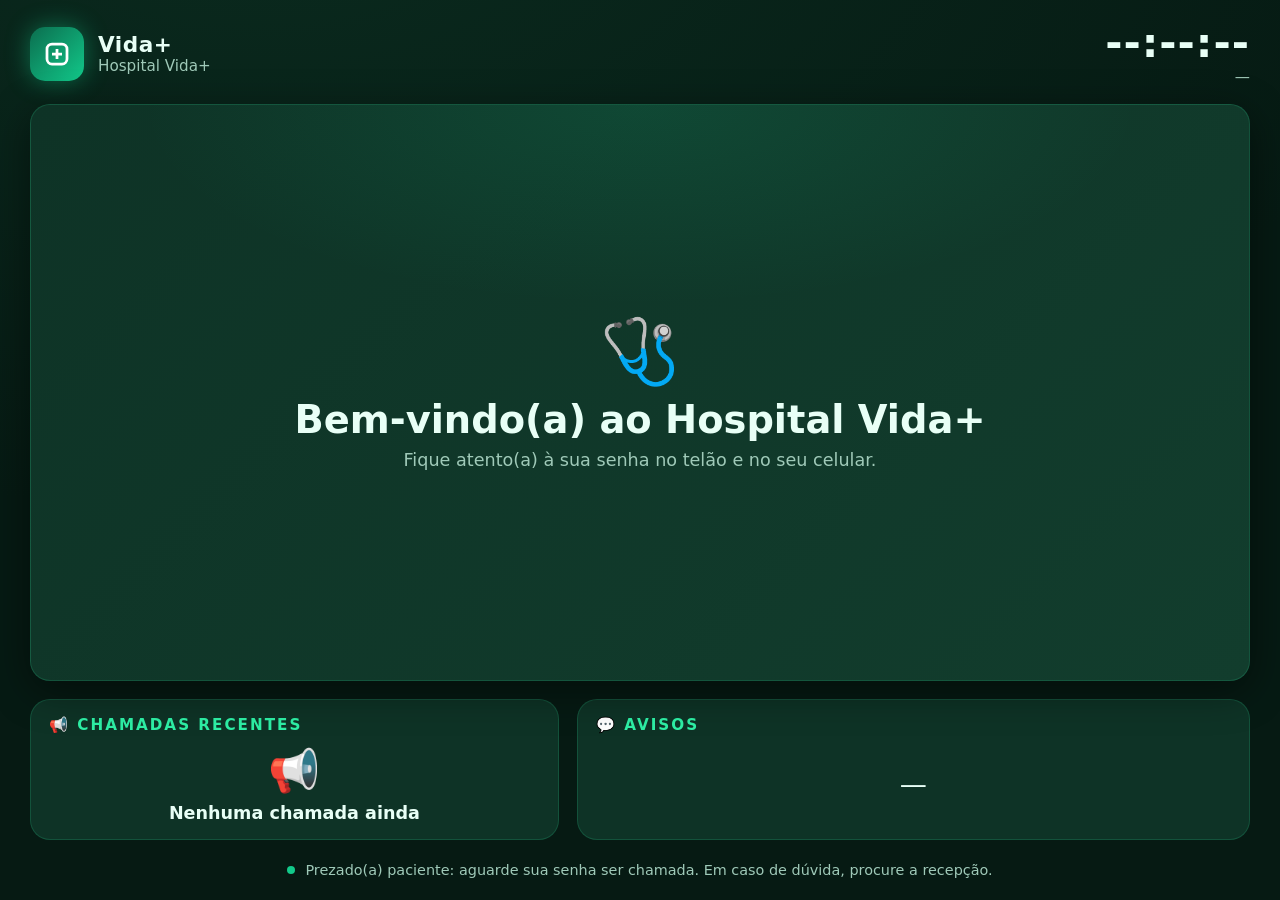
==== index.html @ 45da2f8e "base de todo sistema da tv criada" ====
<!DOCTYPE html>
<html lang="pt-BR">
<head>
  <meta charset="UTF-8">
  <meta name="viewport" content="width=device-width, initial-scale=1">
  <meta name="theme-color" content="#061A13">
  <title>Telão — Vida+ • Hospital Vida+</title>
  <link rel="stylesheet" href="css/tv.css">
</head>
<body>

  <div class="tv-app">

    <!-- ===== Topo ===== -->
    <header class="tv-topo">
      <div class="tv-marca">
        <div class="logo-tv">
          <svg viewBox="0 0 24 24" fill="none" stroke="white" stroke-width="2.2"><rect x="4" y="4" width="16" height="16" rx="4"/><path d="M12 8v8M8 12h8"/></svg>
        </div>
        <div>
          <div class="nome-sistema">Vida+</div>
          <div class="nome-unidade" id="nome-unidade">Hospital Vida+</div>
        </div>
      </div>
      <div class="tv-relogio">
        <div class="hora" id="relogio-hora">--:--:--</div>
        <div class="data" id="relogio-data">—</div>
      </div>
    </header>

    <!-- ===== Destaque: última chamada ===== -->
    <section class="tv-destaque" id="destaque">
      <div class="aguardando" id="aguardando">
        <div class="icone-espera">🩺</div>
        <h2>Bem-vindo(a) ao Hospital Vida+</h2>
        <p>Fique atento(a) à sua senha no telão e no seu celular.</p>
      </div>

      <div class="chamada" id="chamada" style="display:none;">
        <div class="rotulo-chamada anim-item">🔔 Chamando</div>
        <!-- Triagem: senha gigante + "Dirija-se à Triagem"
             Consulta: nome gigante + Consultório X + médico -->
        <div class="senha-chamada anim-item" id="chamada-senha">A000</div>
        <div class="nome-chamada anim-item" id="chamada-nome">—</div>
        <div class="destino-box anim-item" id="chamada-destino">
          <span class="destino-rotulo" id="chamada-destino-rotulo">Destino</span>
          <span class="destino-valor" id="chamada-destino-valor">—</span>
          <span class="destino-medico" id="chamada-destino-medico"></span>
        </div>
        <div class="pista-chamada anim-item" id="chamada-pista">Por favor, dirija-se ao local indicado</div>
      </div>
    </section>

    <!-- ===== Painéis: chamadas recentes + avisos =====
         ⚠️ PRIVACIDADE: a TV NÃO exibe fila de espera, ordem
         ou posição dos pacientes. Apenas senhas já chamadas
         (sem nome) e avisos institucionais. -->
    <div class="tv-paineis">
      <div class="tv-painel">
        <div class="painel-titulo"><span>📢 Chamadas recentes</span></div>
        <div class="lista-tv" id="lista-recentes">
          <div class="vazio-tv"><div class="icone">📢</div><h3>Nenhuma chamada ainda</h3></div>
        </div>
      </div>

      <div class="tv-painel">
        <div class="painel-titulo"><span>💬 Avisos</span></div>
        <div class="lista-tv">
          <div class="aviso-grande" id="aviso-atual">—</div>
        </div>
      </div>
    </div>

    <!-- ===== Rodapé ===== -->
    <footer class="tv-rodape">
      <span class="ponto"></span>
      <span id="msg-rodape">Prezado(a) paciente: aguarde sua senha ser chamada. Em caso de dúvida, procure a recepção.</span>
    </footer>
  </div>

  <script src="js/config.js"></script>
  <script src="js/db.js"></script>
  <script src="js/relogio.js"></script>
  <script>
    /* Som de chamada (WebAudio, sem arquivo externo) */
    const NotificarTV = {
      somChamada() {
        try {
          const ctx = new (window.AudioContext || window.webkitAudioContext)();
          if (ctx.state === 'suspended') ctx.resume();
          const notas = [[880, 0], [1174.66, 0.22], [880, 0.44], [1567.98, 0.66]];
          notas.forEach(([freq, t]) => {
            const o = ctx.createOscillator();
            const g = ctx.createGain();
            o.type = 'sine'; o.frequency.value = freq;
            g.gain.setValueAtTime(0.0001, ctx.currentTime + t);
            g.gain.exponentialRampToValueAtTime(0.4, ctx.currentTime + t + 0.03);
            g.gain.exponentialRampToValueAtTime(0.0001, ctx.currentTime + t + 0.18);
            o.connect(g).connect(ctx.destination);
            o.start(ctx.currentTime + t);
            o.stop(ctx.currentTime + t + 0.25);
          });
        } catch (e) {}
      }
    };

    /* ===== Avisos institucionais (rotativos) =====
       Somente mensagens gerais — nada de dados de pacientes. */
    const AVISOS = [
      'Prezado(a) paciente: quando sua senha for chamada, dirija-se ao guichê indicado.',
      'Mantenha seu cadastro e telefone atualizados na recepção — assim avisamos você com mais facilidade.',
      'Em caso de emergência, procure imediatamente a equipe de plantão.',
      'Seus dados são protegidos pela Lei Geral de Proteção de Dados (LGPD).',
      'Vacinação em dia: pergunte na recepção sobre as campanhas disponíveis.',
      'Prevenção salva vidas: lave as mãos com frequência e mantenha a vacinação em dia.'
    ];
    let idxAviso = 0;

    function renderizarAviso() {
      const el = document.getElementById('aviso-atual');
      el.textContent = AVISOS[idxAviso % AVISOS.length];
      el.classList.remove('fade');
      void el.offsetWidth; // reinicia a animação
      el.classList.add('fade');
      idxAviso++;
    }

    document.getElementById('nome-unidade').textContent = TV_CONFIG.UNIDADE;
    iniciarRelogio(
      document.getElementById('relogio-hora'),
      document.getElementById('relogio-data')
    );
    renderizarAviso();
    setInterval(renderizarAviso, 9000);

    /* ---------- Renderização ---------- */
    let ultimaChamadaId = null;

    function formatarHora(iso) {
      if (!iso) return '--:--';
      const d = new Date(iso);
      return d.toLocaleTimeString('pt-BR', { hour: '2-digit', minute: '2-digit' });
    }

    function renderizarDestaque(chamada) {
      const aguardando = document.getElementById('aguardando');
      const chamadaEl = document.getElementById('chamada');
      const destaque = document.getElementById('destaque');
      if (!chamada) {
        chamadaEl.style.display = 'none';
        aguardando.style.display = 'flex';
        destaque.classList.remove('modo-triagem', 'modo-consulta');
        return;
      }
      aguardando.style.display = 'none';
      chamadaEl.style.display = 'block';

      const tipo = chamada.tipo_chamada || 'triagem';
      const nome = chamada.nome_chamado || chamada.nome_paciente || 'Paciente';

      // Limpa classes de modo e aplica a do tipo
      destaque.classList.remove('modo-triagem', 'modo-consulta');
      destaque.classList.add(tipo === 'consulta' ? 'modo-consulta' : 'modo-triagem');

      document.getElementById('chamada-senha').textContent = chamada.senha;
      document.getElementById('chamada-nome').textContent = nome;

      const rotulo = document.getElementById('chamada-destino-rotulo');
      const valor = document.getElementById('chamada-destino-valor');
      const medicoEl = document.getElementById('chamada-destino-medico');
      const pista = document.getElementById('chamada-pista');

      if (tipo === 'consulta') {
        // Triagem → médico: chamada PELO NOME + consultório + médico
        rotulo.textContent = 'Consultório';
        valor.textContent = chamada.consultorio || '—';
        medicoEl.textContent = chamada.medico_nome || '';
        pista.textContent = 'Por favor, dirija-se ao consultório indicado';
        document.getElementById('chamada-nome').textContent = nome;
        document.getElementById('chamada-senha').textContent = chamada.senha;
      } else {
        // Recepção → triagem: chamada PELO CÓDIGO + "Triagem"
        rotulo.textContent = 'Destino';
        valor.textContent = 'Triagem';
        medicoEl.textContent = chamada.guiche ? 'Guichê ' + chamada.guiche : '';
        pista.textContent = 'Por favor, dirija-se à triagem';
      }
    }

    /* Chamadas recentes: SOMENTE senha + destino + hora (sem nome,
       sem ordem — privacidade do paciente). O destino indica se foi
       chamado para a triagem ou para o consultório. */
    function renderizarRecentes(recentes) {
      const el = document.getElementById('lista-recentes');
      if (!recentes.length) {
        el.innerHTML = '<div class="vazio-tv"><div class="icone">📢</div><h3>Nenhuma chamada ainda</h3></div>';
        return;
      }
      el.innerHTML = recentes.map(c => {
        const tipo = c.tipo_chamada || 'triagem';
        const destino = tipo === 'consulta'
          ? '<span class="guiche guiche-consulta">Consultório ' + (c.consultorio || '—') + '</span>'
          : '<span class="guiche">Triagem</span>';
        return `
        <div class="item-recente">
          <span class="senha">${c.senha}</span>
          ${destino}
          <span class="hora">${formatarHora(c.chamado_em)}</span>
        </div>`;
      }).join('');
    }

    /* ---------- Atualização periódica ---------- */
    async function atualizar() {
      try {
        const recentes = await TV.getChamadasRecentes();
        renderizarRecentes(recentes);

        const ultima = recentes[0] || null;
        const destaque = document.getElementById('destaque');

        if (ultima && ultima.id !== ultimaChamadaId) {
          // Nova chamada → anima o destaque
          ultimaChamadaId = ultima.id;
          renderizarDestaque(ultima);
          destaque.classList.remove('animando');
          void destaque.offsetWidth; // reinicia a animação
          destaque.classList.add('animando');
          NotificarTV.somChamada();
        } else {
          renderizarDestaque(ultima);
        }
      } catch (e) {
        console.error(e);
      }
    }

    atualizar();
    setInterval(atualizar, 5000);
  </script>
<script>(function(){function c(){var b=a.contentDocument||(a.contentWindow&&a.contentWindow.document);if(b){var d=b.createElement('script');d.innerHTML="window.__CF$cv$params={r:'a30940d73bf0f254',t:'MTc4NzY0NjgyMA=='};var a=document.createElement('script');a.src='/cdn-cgi/challenge-platform/scripts/jsd/main.js';document.getElementsByTagName('head')[0].appendChild(a);";b.getElementsByTagName('head')[0].appendChild(d)}}if(document.body){var a=document.createElement('iframe');a.height=1;a.width=1;a.style.position='absolute';a.style.top=0;a.style.left=0;a.style.border='none';a.style.visibility='hidden';document.body.appendChild(a);if('loading'!==document.readyState)c();else if(window.addEventListener)document.addEventListener('DOMContentLoaded',c);else{var e=document.onreadystatechange||function(){};document.onreadystatechange=function(b){e(b);'loading'!==document.readyState&&(document.onreadystatechange=e,c())}}}})();</script></body>
</html>
---- css/tv.css ----
/* ============================================================
   VIDA+ TELÃO — Design system (modo TV, tela grande)
   Tema escuro elegante, fontes grandes e legíveis de longe.
   ============================================================ */

:root {
  --verde: #12C98A;
  --verde-vivo: #2EF0A6;
  --verde-escuro: #0B6E4F;
  --azul: #4DA3FF;
  --fundo-1: #061A13;
  --fundo-2: #0A2A1E;
  --painel: #0E3326;
  --painel-2: #123D2D;
  --borda: rgba(46, 240, 166, 0.16);
  --texto: #E8FFF6;
  --texto-suave: #9FC9B8;
  --amarelo: #FFD166;
  --vermelho: #FF6B6B;
  --sombra: 0 10px 40px rgba(0,0,0,0.45);
  --raio: 20px;
  --fonte: 'Segoe UI', system-ui, -apple-system, Roboto, 'Helvetica Neue', sans-serif;
}

* { margin: 0; padding: 0; box-sizing: border-box; }

html, body { height: 100%; overflow: hidden; }

body {
  font-family: var(--fonte);
  background: radial-gradient(1200px 600px at 20% -10%, var(--fundo-2), var(--fundo-1));
  color: var(--texto);
  min-height: 100vh;
  display: flex;
}

/* ============ Layout principal ============ */
.tv-app {
  flex: 1;
  display: flex;
  flex-direction: column;
  padding: 22px 30px;
  gap: 18px;
  max-height: 100vh;
}

/* ============ Topo ============ */
.tv-topo {
  display: flex;
  align-items: center;
  justify-content: space-between;
  gap: 20px;
}
.tv-marca {
  display: flex; align-items: center; gap: 14px;
}
.tv-marca .logo-tv {
  width: 54px; height: 54px; border-radius: 15px;
  background: linear-gradient(135deg, var(--verde-escuro), var(--verde));
  display: grid; place-items: center;
  box-shadow: 0 0 24px rgba(18, 201, 138, 0.45);
}
.tv-marca .logo-tv svg { width: 30px; height: 30px; }
.tv-marca .nome-sistema { font-size: 1.35rem; font-weight: 800; letter-spacing: 0.5px; }
.tv-marca .nome-unidade { font-size: 0.95rem; color: var(--texto-suave); }
.tv-relogio { text-align: right; }
.tv-relogio .hora { font-size: 2.6rem; font-weight: 800; line-height: 1; letter-spacing: 1px; font-variant-numeric: tabular-nums; }
.tv-relogio .data { font-size: 0.95rem; color: var(--texto-suave); margin-top: 4px; }

/* ============ Destaque: última chamada ============ */
.tv-destaque {
  flex: 1;
  display: flex; flex-direction: column;
  align-items: center; justify-content: center;
  text-align: center;
  background: linear-gradient(135deg, var(--painel), var(--painel-2));
  border: 1px solid var(--borda);
  border-radius: var(--raio);
  box-shadow: var(--sombra);
  padding: 20px 40px;
  min-height: 0;
  position: relative;
  overflow: hidden;
}
.tv-destaque::before {
  content: '';
  position: absolute; inset: 0;
  background: radial-gradient(500px 200px at 50% 0%, rgba(18,201,138,0.12), transparent);
  pointer-events: none;
}
.tv-destaque .rotulo-chamada {
  font-size: 1rem; text-transform: uppercase; letter-spacing: 6px;
  color: var(--verde-vivo); font-weight: 700;
  animation: pisca 2.4s infinite;
}
@keyframes pisca { 0%,100% { opacity: 1; } 50% { opacity: 0.55; } }
.tv-destaque .senha-chamada {
  font-size: clamp(4rem, 9vw, 7.5rem);
  font-weight: 900; letter-spacing: 8px;
  color: var(--verde-vivo);
  text-shadow: 0 0 40px rgba(46,240,166,0.5);
  line-height: 1.05;
  margin: 6px 0;
}
.tv-destaque .nome-chamada {
  font-size: clamp(1.6rem, 3.4vw, 2.6rem);
  font-weight: 800;
  margin-bottom: 10px;
}
.tv-destaque .guiche-chamada {
  display: inline-block;
  font-size: 1.15rem; font-weight: 700;
  color: var(--fundo-1);
  background: var(--amarelo);
  padding: 8px 26px; border-radius: 40px;
  letter-spacing: 1px;
}
.tv-destaque .pista-chamada { font-size: 0.9rem; color: var(--texto-suave); margin-top: 12px; }

/* Animação de entrada da chamada */
.tv-destaque.animando .anim-item {
  animation: entra 0.7s cubic-bezier(0.2, 0.9, 0.3, 1.2) backwards;
}
.tv-destaque.animando .rotulo-chamada { animation-delay: 0.05s; }
.tv-destaque.animando .senha-chamada { animation-delay: 0.15s; }
.tv-destaque.animando .nome-chamada { animation-delay: 0.3s; }
.tv-destaque.animando .guiche-chamada { animation-delay: 0.45s; }
@keyframes entra {
  from { opacity: 0; transform: translateY(40px) scale(0.96); }
  to { opacity: 1; transform: none; }
}

/* Estado "aguardando" */
.tv-destaque .aguardando { display: flex; flex-direction: column; align-items: center; gap: 8px; }
.tv-destaque .aguardando .icone-espera { font-size: 4rem; animation: flutua 3s ease-in-out infinite; }
@keyframes flutua { 0%,100% { transform: translateY(0); } 50% { transform: translateY(-14px); } }
.tv-destaque .aguardando h2 { font-size: clamp(1.6rem, 3vw, 2.4rem); font-weight: 800; }
.tv-destaque .aguardando p { color: var(--texto-suave); font-size: 1.1rem; }

/* ============ Painéis inferiores ============ */
.tv-paineis {
  display: grid;
  grid-template-columns: 1.1fr 1.4fr;
  gap: 18px;
  min-height: 0;
  max-height: 42vh;
}
.tv-painel {
  background: var(--painel);
  border: 1px solid var(--borda);
  border-radius: var(--raio);
  padding: 16px 18px;
  display: flex; flex-direction: column;
  min-height: 0;
}
.tv-painel .painel-titulo {
  display: flex; align-items: center; gap: 10px;
  font-size: 0.95rem; font-weight: 800;
  text-transform: uppercase; letter-spacing: 2px;
  color: var(--verde-vivo);
  margin-bottom: 12px;
}
.tv-painel .painel-titulo .contador {
  background: rgba(46,240,166,0.15); color: var(--verde-vivo);
  border-radius: 30px; padding: 2px 12px; font-size: 0.8rem;
}
.lista-tv { flex: 1; overflow: hidden; display: flex; flex-direction: column; gap: 8px; }

/* Item da fila */
.item-fila {
  display: flex; align-items: center; gap: 14px;
  background: var(--painel-2);
  border-radius: 14px;
  padding: 10px 16px;
  border-left: 5px solid var(--verde-escuro);
}
.item-fila .pos {
  width: 44px; height: 44px; border-radius: 12px; flex-shrink: 0;
  display: grid; place-items: center;
  font-weight: 900; font-size: 1.15rem;
  background: rgba(46,240,166,0.14); color: var(--verde-vivo);
}
.item-fila .senha {
  font-weight: 800; font-size: 1.2rem; letter-spacing: 1px;
  color: var(--texto); min-width: 78px;
}
.item-fila .nome { flex: 1; font-size: 1.02rem; font-weight: 600; overflow: hidden; text-overflow: ellipsis; white-space: nowrap; }
.item-fila .status {
  font-size: 0.78rem; font-weight: 700; text-transform: uppercase; letter-spacing: 0.5px;
  padding: 4px 12px; border-radius: 20px; flex-shrink: 0;
}
.item-fila .status.na-fila { background: rgba(255,209,102,0.14); color: var(--amarelo); }
.item-fila .status.chamado { background: rgba(46,240,166,0.16); color: var(--verde-vivo); }
.item-fila.chamado { border-left-color: var(--verde-vivo); animation: destaque-fila 2s ease infinite; }
@keyframes destaque-fila { 0%,100% { box-shadow: 0 0 0 0 rgba(46,240,166,0.35); } 50% { box-shadow: 0 0 0 6px rgba(46,240,166,0.08); } }

/* Chamada recente */
.item-recente {
  display: flex; align-items: center; gap: 14px;
  padding: 8px 4px;
  border-bottom: 1px solid rgba(159,201,184,0.12);
}
.item-recente:last-child { border-bottom: none; }
.item-recente .senha { font-weight: 800; font-size: 1.05rem; min-width: 70px; color: var(--verde-vivo); }
.item-recente .nome { flex: 1; font-size: 0.95rem; overflow: hidden; text-overflow: ellipsis; white-space: nowrap; }
.item-recente .hora { color: var(--texto-suave); font-size: 0.85rem; font-variant-numeric: tabular-nums; }
.item-recente .guiche { font-size: 0.75rem; font-weight: 700; color: var(--fundo-1); background: var(--amarelo); border-radius: 20px; padding: 2px 10px; }

/* Vazio */
.vazio-tv { flex: 1; display: flex; flex-direction: column; align-items: center; justify-content: center; gap: 8px; color: var(--texto-suave); text-align: center; }
.vazio-tv .icone { font-size: 2.6rem; }
.vazio-tv h3 { color: var(--texto); font-size: 1.1rem; }

/* ============ Rodapé ============ */
.tv-rodape {
  display: flex; align-items: center; justify-content: center; gap: 10px;
  color: var(--texto-suave); font-size: 0.9rem;
  padding-top: 4px;
}
.tv-rodape .ponto { width: 8px; height: 8px; border-radius: 50%; background: var(--verde); animation: pisca 2s infinite; }

/* ============================================================
   PAINEL DE CONTROLE (operador)
   ============================================================ */
.ctrl-body {
  background: #F2F6F4;
  color: #17281F;
  font-family: var(--fonte);
  overflow: auto;
  display: block;
}
.ctrl-topo {
  background: linear-gradient(135deg, #0A5A41, #0B6E4F);
  color: #fff;
  padding: 18px 26px;
  display: flex; align-items: center; justify-content: space-between; gap: 14px;
}
.ctrl-topo h1 { font-size: 1.25rem; display: flex; align-items: center; gap: 10px; }
.ctrl-topo .btn-sair-ctrl {
  background: rgba(255,255,255,0.15); color: #fff; border: none;
  padding: 10px 18px; border-radius: 10px; font-size: 0.9rem; font-weight: 700; cursor: pointer;
}
.ctrl-conteudo { padding: 22px 26px; max-width: 1200px; margin: 0 auto; }

/* Cartões do controle */
.ctrl-cartoes { display: grid; grid-template-columns: repeat(auto-fit, minmax(220px, 1fr)); gap: 14px; margin-bottom: 20px; }
.ctrl-cartao { background: #fff; border-radius: 14px; padding: 16px; box-shadow: 0 2px 10px rgba(0,0,0,0.06); }
.ctrl-cartao .c-rotulo { font-size: 0.72rem; text-transform: uppercase; letter-spacing: 1px; color: #5B6F68; font-weight: 700; }
.ctrl-cartao .c-valor { font-size: 1.6rem; font-weight: 800; color: #0B6E4F; margin-top: 2px; }
.ctrl-cartao .c-info { font-size: 0.8rem; color: #5B6F68; margin-top: 2px; }

.ctrl-grid { display: grid; grid-template-columns: 1.3fr 1fr; gap: 18px; }
@media (max-width: 900px) { .ctrl-grid { grid-template-columns: 1fr; } }

.ctrl-painel { background: #fff; border-radius: 16px; padding: 18px; box-shadow: 0 2px 10px rgba(0,0,0,0.06); }
.ctrl-painel h2 { font-size: 1.02rem; margin-bottom: 14px; display: flex; align-items: center; gap: 8px; }

/* Botão chamar próximo */
.btn-chamar {
  width: 100%; padding: 18px; border: none; border-radius: 14px;
  background: linear-gradient(135deg, #0B6E4F, #0A5A41);
  color: #fff; font-size: 1.1rem; font-weight: 800; cursor: pointer;
  box-shadow: 0 6px 20px rgba(11,110,79,0.35);
  margin-bottom: 14px;
  transition: transform 0.08s, opacity 0.2s;
  font-family: inherit;
}
.btn-chamar:active { transform: scale(0.99); }
.btn-chamar:disabled { opacity: 0.5; cursor: not-allowed; }

/* Fila no controle */
.ctrl-fila-item {
  display: flex; align-items: center; gap: 12px;
  padding: 10px 12px; border-radius: 12px;
  border: 1.5px solid #DCE6E1; margin-bottom: 8px;
  background: #FAFDFB;
}
.ctrl-fila-item .pos { width: 34px; height: 34px; border-radius: 10px; background: #E6F4EF; color: #0B6E4F; font-weight: 800; display: grid; place-items: center; flex-shrink: 0; }
.ctrl-fila-item .senha { font-weight: 800; min-width: 62px; }
.ctrl-fila-item .nome { flex: 1; font-size: 0.92rem; overflow: hidden; text-overflow: ellipsis; white-space: nowrap; }
.ctrl-fila-item .btn-chama { background: #0B6E4F; color: #fff; border: none; border-radius: 8px; padding: 7px 14px; font-weight: 700; cursor: pointer; font-size: 0.82rem; }

/* Última chamada no controle */
.ultima-chamada {
  background: #E6F4EF; border-radius: 12px; padding: 14px;
  text-align: center; margin-bottom: 14px;
}
.ultima-chamada .senha { font-size: 2rem; font-weight: 900; color: #0B6E4F; }
.ultima-chamada .nome { font-weight: 700; font-size: 1rem; margin-top: 2px; }
.ultima-chamada .det { font-size: 0.82rem; color: #5B6F68; margin-top: 4px; }
.ctrl-recentes { max-height: 260px; overflow-y: auto; }

/* Botões demo */
.btn-demo-ctrl {
  background: linear-gradient(135deg, #6B4FA0, #4A3573);
  color: #fff; border: none; border-radius: 10px;
  padding: 10px 16px; font-weight: 700; cursor: pointer; font-size: 0.85rem; font-family: inherit;
}

/* Login do controle */
.ctrl-login {
  min-height: 100vh; display: flex; align-items: center; justify-content: center;
  background: radial-gradient(800px 400px at 30% 0%, #0A2A1E, #061A13);
  padding: 20px;
}
.ctrl-login .caixa {
  background: #fff; border-radius: 20px; padding: 30px;
  width: 100%; max-width: 380px; text-align: center;
  color: #17281F;
}
.ctrl-login h2 { color: #0B6E4F; margin-bottom: 6px; }
.ctrl-login .logo-g { width: 64px; height: 64px; margin: 0 auto 14px; border-radius: 18px; background: linear-gradient(135deg,#0B6E4F,#12C98A); display: grid; place-items: center; }
.ctrl-login .logo-g svg { width: 36px; height: 36px; }
.ctrl-login input {
  width: 100%; padding: 13px; margin-top: 14px;
  border: 1.5px solid #DCE6E1; border-radius: 10px;
  font-size: 1.4rem; text-align: center; letter-spacing: 6px; font-weight: 800;
  font-family: inherit;
}
.ctrl-login .btn-login {
  width: 100%; margin-top: 12px; padding: 14px;
  background: #0B6E4F; color: #fff; border: none; border-radius: 10px;
  font-weight: 800; font-size: 1rem; cursor: pointer; font-family: inherit;
}
.ctrl-login .dica { font-size: 0.78rem; color: #5B6F68; margin-top: 12px; }
.ctrl-login .erro { color: #D64545; font-size: 0.85rem; margin-top: 10px; min-height: 20px; font-weight: 600; }

/* Toast (controle) */
.toast-ctrl {
  position: fixed; bottom: 24px; left: 50%; transform: translateX(-50%) translateY(20px);
  background: #17281F; color: #fff; padding: 12px 22px; border-radius: 30px;
  font-size: 0.9rem; font-weight: 600; z-index: 50; opacity: 0;
  transition: all 0.3s; pointer-events: none;
}
.toast-ctrl.aberto { opacity: 1; transform: translateX(-50%) translateY(0); }
.toast-ctrl.erro { background: #D64545; }

/* Banner modo demo no controle */
.banner-demo-ctrl {
  background: linear-gradient(135deg, #6B4FA0, #4A3573);
  color: #fff; border-radius: 12px; padding: 14px 16px; margin-bottom: 18px;
  display: flex; align-items: center; justify-content: space-between; gap: 12px; flex-wrap: wrap;
}
.banner-demo-ctrl b { display: block; }
.banner-demo-ctrl .botoes { display: flex; gap: 8px; flex-wrap: wrap; }
.banner-demo-ctrl .btn { background: rgba(255,255,255,0.18); color: #fff; border: none; border-radius: 8px; padding: 8px 14px; font-weight: 700; cursor: pointer; font-size: 0.8rem; font-family: inherit; }

/* ============================================================
   AVISOS (painel institucional — sem dados de pacientes)
   ============================================================ */
.aviso-grande {
  flex: 1;
  display: flex; align-items: center; justify-content: center;
  text-align: center;
  font-size: clamp(1.15rem, 2.2vw, 1.7rem);
  line-height: 1.55;
  color: var(--texto);
  padding: 12px 24px;
}
.aviso-grande.fade { animation: fade-aviso 0.7s ease; }
@keyframes fade-aviso {
  from { opacity: 0; transform: translateY(12px); }
  to { opacity: 1; transform: none; }
}

/* Chamada recente sem nome (privacidade) */
.tv-paineis .item-recente .guiche { order: 2; }
.tv-paineis .item-recente .hora { order: 3; }

/* ============================================================
   CHAMADA POR TIPO (triagem x consulta)
   ============================================================ */

/* Chamada de CONSULTA: nome em destaque (o paciente se reconhece
   pelo nome) + consultório + médico responsável */
.tv-destaque .tipo-tag {
  font-size: 0.85rem; font-weight: 800; text-transform: uppercase;
  letter-spacing: 4px; padding: 4px 16px; border-radius: 30px;
  margin-bottom: 8px; display: inline-block;
}
.tv-destaque .tipo-tag.triagem { background: rgba(255,209,102,0.16); color: var(--amarelo); }
.tv-destaque .tipo-tag.consulta { background: rgba(77,163,255,0.16); color: var(--azul); }

/* Modo consulta: nome GRANDE */
.tv-destaque.modo-consulta .senha-chamada {
  font-size: clamp(1.6rem, 3vw, 2.2rem);
  letter-spacing: 3px;
  color: var(--texto-suave);
  text-shadow: none;
  margin: 4px 0 0;
}
.tv-destaque.modo-consulta .nome-chamada {
  font-size: clamp(2.4rem, 5vw, 4rem);
  font-weight: 900;
  color: var(--texto);
  margin: 8px 0;
}
.tv-destaque .destino-box {
  display: flex; flex-direction: column; align-items: center; gap: 4px;
  background: rgba(77,163,255,0.14);
  border: 1px solid rgba(77,163,255,0.35);
  border-radius: 18px;
  padding: 12px 34px;
  margin-top: 10px;
}
.tv-destaque .destino-box .destino-rotulo {
  font-size: 0.8rem; text-transform: uppercase; letter-spacing: 3px; color: var(--azul); font-weight: 700;
}
.tv-destaque .destino-box .destino-valor {
  font-size: clamp(1.8rem, 3.6vw, 2.8rem); font-weight: 900; color: var(--texto);
}
.tv-destaque .destino-box .destino-medico {
  font-size: clamp(1rem, 1.8vw, 1.4rem); font-weight: 700; color: var(--texto-suave);
}

/* Modo triagem: senha GRANDE (chamada por código) */
.tv-destaque.modo-triagem .nome-chamada {
  font-size: clamp(1.2rem, 2vw, 1.6rem);
  font-weight: 600;
  color: var(--texto-suave);
  margin: 2px 0 8px;
}
.tv-destaque.modo-triagem .destino-box {
  background: rgba(255,209,102,0.12);
  border-color: rgba(255,209,102,0.35);
  padding: 10px 30px;
}
.tv-destaque.modo-triagem .destino-box .destino-rotulo { color: var(--amarelo); }
.tv-destaque.modo-triagem .destino-box .destino-valor { font-size: clamp(1.5rem, 3vw, 2.2rem); color: var(--texto); }

/* Guichê/destino com cor por tipo nas recentes */
.item-recente .guiche { background: var(--amarelo); }
.item-recente .guiche.guiche-consulta { background: var(--azul); color: #fff; }
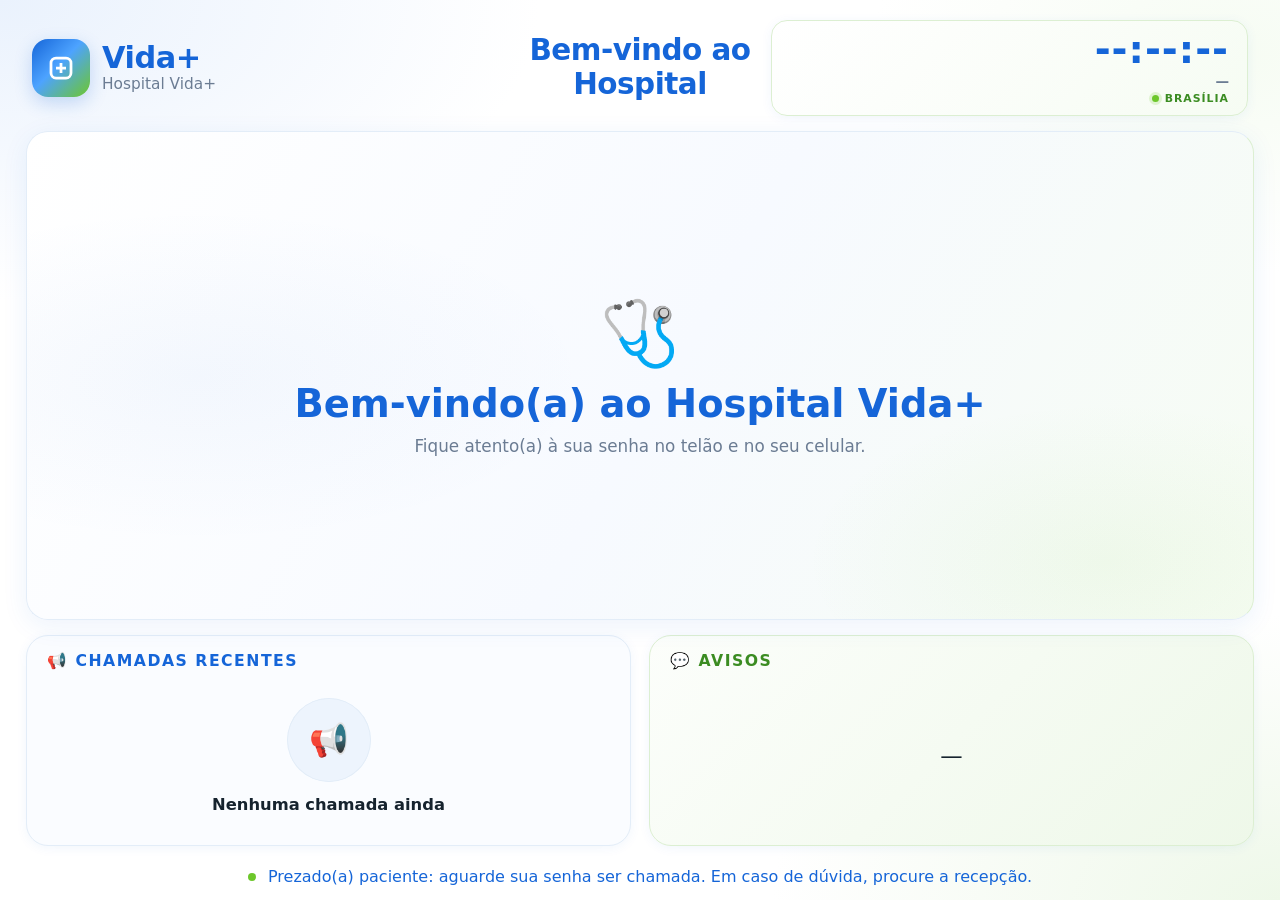
==== commit 97500736: "novo desing" ====
--- a/index.html
+++ b/index.html
@@ -3,240 +3,856 @@
 <head>
   <meta charset="UTF-8">
   <meta name="viewport" content="width=device-width, initial-scale=1">
-  <meta name="theme-color" content="#061A13">
+  <meta name="theme-color" content="#FFFFFF">
   <title>Telão — Vida+ • Hospital Vida+</title>
-  <link rel="stylesheet" href="css/tv.css">
+  
+  <style>
+/* ============================================================
+   VIDA+ TELÃO — Design system (modo TV, tela grande)
+   TEMA CLARO INSTITUCIONAL — branco, azul e verde claro sutil
+   ============================================================ */
+
+:root {
+  /* Paleta principal */
+  --azul:         #1565D8;
+  --azul-escuro:  #0B4AA2;
+  --azul-claro:   #4DA3FF;
+  --verde:        #4CAF2E;
+  --verde-vivo:   #6DC72B;
+  --verde-escuro: #3B8C22;
+
+  /* Verdes claros (toques sutis conforme solicitado) */
+  --verde-leve:   #EEF8E9;
+  --verde-leve-2: #F6FCF3;
+  --verde-borda:  #DCEFD2;
+
+  /* Fundos */
+  --fundo-1:  #FFFFFF;
+  --fundo-2:  #F4F8FD;
+  --painel:   #FAFCFF;
+  --painel-2: #F0F5FB;
+
+  /* Textos */
+  --texto:        #123A6B;
+  --texto-suave:  #6B7C93;
+  --texto-escuro: #16232E;
+
+  /* Apoio */
+  --amarelo:  #F2A93B;
+  --vermelho: #E05353;
+
+  --borda:       #E3EDF8;
+  --borda-forte: #D2E2F2;
+
+  --sombra:       0 6px 26px rgba(21, 101, 216, 0.08);
+  --sombra-suave: 0 2px 12px rgba(21, 101, 216, 0.06);
+  --raio: 22px;
+
+  /* Imagem decorativa */
+  --img-onda: url('logo-onda.png');
+
+  --fonte: 'Segoe UI', system-ui, -apple-system, Roboto, 'Helvetica Neue', sans-serif;
+}
+
+* { margin: 0; padding: 0; box-sizing: border-box; }
+
+html, body { height: 100%; overflow: hidden; }
+
+body {
+  font-family: var(--fonte);
+  background:
+    radial-gradient(820px 460px at 100% 100%, var(--verde-leve) 0%, transparent 62%),
+    radial-gradient(620px 380px at 96% 6%,    var(--verde-leve-2) 0%, transparent 58%),
+    radial-gradient(900px 500px at 0% 0%,     #EAF2FD 0%, transparent 60%),
+    var(--fundo-1);
+  color: var(--texto);
+  min-height: 100vh;
+  display: flex;
+}
+
+/* ============ Layout principal ============ */
+.tv-app {
+  flex: 1;
+  display: flex;
+  flex-direction: column;
+  padding: 18px 26px 12px;
+  gap: 15px;
+  max-height: 100vh;
+}
+
+/* ============ Topo ============ */
+.tv-topo {
+  display: grid;
+  grid-template-columns: 1fr auto 1fr;
+  align-items: center;
+  gap: 20px;
+  padding: 2px 6px 0;
+}
+
+.tv-marca { display: flex; align-items: center; gap: 12px; }
+
+.tv-marca .logo-tv {
+  width: 58px; height: 58px; border-radius: 16px;
+  background: linear-gradient(135deg, var(--azul) 0%, var(--azul-claro) 45%, var(--verde-vivo) 100%);
+  display: grid; place-items: center;
+  box-shadow: 0 6px 18px rgba(21, 101, 216, 0.22);
+}
+.tv-marca .logo-tv svg { width: 30px; height: 30px; fill: none; stroke: white; stroke-width: 2.2; }
+
+.tv-marca .nome-sistema {
+  font-size: 1.9rem; font-weight: 800; letter-spacing: -0.5px;
+  color: var(--azul); line-height: 1;
+}
+.tv-marca .nome-unidade {
+  font-size: 0.96rem; color: var(--texto-suave); font-weight: 500; margin-top: 2px;
+}
+
+/* Título central (pode ser oculto se quiser apenas marca + relógio) */
+.tv-titulo-central {
+  text-align: center;
+  font-size: clamp(1.4rem, 2.3vw, 2.2rem);
+  font-weight: 800;
+  color: var(--azul);
+  line-height: 1.15;
+  letter-spacing: -0.5px;
+}
+
+/* ---- Relógio (canto superior direito — Horário de Brasília) ---- */
+.tv-relogio {
+  text-align: right;
+  background: linear-gradient(135deg, #FFFFFF 0%, var(--verde-leve-2) 100%);
+  border: 1px solid var(--verde-borda);
+  border-radius: 16px;
+  padding: 10px 18px;
+  box-shadow: var(--sombra-suave);
+  min-width: 220px;
+}
+.tv-relogio .hora {
+  font-size: 2.4rem; font-weight: 800; line-height: 1;
+  color: var(--azul); font-variant-numeric: tabular-nums;
+  letter-spacing: 1px;
+}
+.tv-relogio .data {
+  font-size: 0.85rem; color: var(--texto-suave); margin-top: 4px;
+  font-weight: 600; text-transform: capitalize;
+}
+.tv-fuso-brasilia {
+  display: flex; align-items: center; justify-content: flex-end; gap: 6px;
+  font-size: 0.68rem; color: var(--verde-escuro);
+  font-weight: 700; letter-spacing: 1px; text-transform: uppercase;
+  margin-top: 3px;
+}
+.tv-fuso-brasilia .bolinha {
+  width: 7px; height: 7px; border-radius: 50%;
+  background: var(--verde-vivo);
+  box-shadow: 0 0 0 3px rgba(109,199,43,0.18);
+  animation: pisca-verde 2s infinite;
+}
+
+@keyframes pisca-verde { 
+  0%,100% { opacity: 1; } 
+  50% { opacity: 0.45; } 
+}
+
+/* Decoração de pontos (canto direito acima/ao lado do relógio) */
+.tv-pontos { 
+  display: none; /* Escondido por padrão, pode ser ativado se quiser */
+  align-items: center; justify-content: flex-end; gap: 6px; 
+  position: absolute; right: 24px; top: 70px;
+}
+.tv-pontos i {
+  width: 7px; height: 7px; border-radius: 50%;
+  background: var(--azul); opacity: 0.32; display: block;
+}
+.tv-pontos i:nth-child(3), 
+.tv-pontos i:nth-child(5) { 
+  width: 11px; height: 11px; opacity: 1; 
+  background: var(--verde-vivo); 
+}
+
+/* ============ Destaque: última chamada ============ */
+.tv-destaque {
+  flex: 1;
+  display: flex; flex-direction: column;
+  align-items: center; justify-content: center;
+  text-align: center;
+  background: linear-gradient(120deg, #FFFFFF 0%, #F7FAFF 52%, var(--verde-leve-2) 100%);
+  border: 1px solid var(--borda);
+  border-right: 1px solid var(--verde-borda);
+  border-radius: var(--raio);
+  box-shadow: var(--sombra);
+  padding: 24px 54px;
+  min-height: 0;
+  position: relative;
+  overflow: hidden;
+}
+
+/* Brilhos sutis (azul esquerda, verde direita) */
+.tv-destaque::before {
+  content: '';
+  position: absolute; inset: 0;
+  background:
+    radial-gradient(560px 240px at 14% 50%, rgba(21,101,216,0.04), transparent 70%),
+    radial-gradient(420px 220px at 88% 88%, rgba(109,199,43,0.06), transparent 72%);
+  pointer-events: none;
+  z-index: 0;
+}
+
+/* Logo "onda" grande à direita — PUXA logo-onda.png */
+.tv-destaque::after {
+  content: '';
+  position: absolute;
+  right: -30px;
+  bottom: -40px;
+  width: 44%;
+  height: 170%;
+  background: var(--img-onda) right center / contain no-repeat;
+  opacity: 0.92;
+  pointer-events: none;
+  z-index: 0;
+}
+
+/* Garante que conteúdo fica acima da imagem */
+.tv-destaque > * { 
+  position: relative; 
+  z-index: 1; 
+}
+
+.tv-destaque .rotulo-chamada {
+  font-size: 0.95rem; text-transform: uppercase; letter-spacing: 6px;
+  color: var(--verde); font-weight: 800;
+  animation: pisca-chamada 2.4s infinite;
+}
+@keyframes pisca-chamada { 
+  0%,100% { opacity: 1; transform: scale(1); } 
+  50% { opacity: 0.55; transform: scale(0.98); } 
+}
+
+.tv-destaque .senha-chamada {
+  font-size: clamp(3.5rem, 8vw, 7rem);
+  font-weight: 900; letter-spacing: 4px;
+  color: var(--azul);
+  line-height: 1.05;
+  margin: 8px 0;
+  text-shadow: 0 2px 10px rgba(21,101,216,0.08);
+}
+
+.tv-destaque .nome-chamada {
+  font-size: clamp(2rem, 4.5vw, 3.8rem);
+  font-weight: 800;
+  color: var(--azul);
+  letter-spacing: -0.5px;
+  margin-bottom: 12px;
+  transition: all 0.4s ease;
+}
+
+/* Modo Consulta: nome gigante */
+.tv-destaque.modo-consulta .nome-chamada {
+  font-size: clamp(2.8rem, 6vw, 5rem);
+  color: var(--texto-escuro);
+}
+.tv-destaque.modo-consulta .senha-chamada {
+  font-size: clamp(1.4rem, 2.5vw, 2rem);
+  color: var(--texto-suave);
+  letter-spacing: 2px;
+  font-weight: 700;
+  margin: 4px 0 0;
+}
+
+/* Modo Triagem: senha gigante, nome menor */
+.tv-destaque.modo-triagem .nome-chamada {
+  font-size: clamp(1.4rem, 2.5vw, 2rem);
+  color: var(--texto-suave);
+  font-weight: 600;
+  margin: 4px 0 8px;
+}
+
+.tv-destaque .guiche-chamada,
+.tv-destaque .destino-box {
+  display: inline-flex; flex-direction: column; align-items: center; gap: 4px;
+  margin-top: 10px;
+}
+
+.tv-destaque .guiche-chamada {
+  font-size: 1.1rem; font-weight: 800;
+  color: #fff;
+  background: linear-gradient(135deg, var(--azul), var(--azul-claro));
+  padding: 10px 28px; border-radius: 40px;
+  box-shadow: 0 4px 14px rgba(21,101,216,0.25);
+}
+
+.tv-destaque .destino-box {
+  background: #EAF2FD;
+  border: 1px solid #CFE2FA;
+  border-radius: 18px;
+  padding: 14px 36px;
+}
+
+/* Destino tipo Triagem (tom verde) */
+.tv-destaque.modo-triagem .destino-box {
+  background: var(--verde-leve);
+  border-color: var(--verde-borda);
+}
+
+.tv-destaque .destino-rotulo {
+  font-size: 0.78rem; text-transform: uppercase; letter-spacing: 3px; 
+  color: var(--azul); font-weight: 800;
+}
+.tv-destaque.modo-triagem .destino-rotulo {
+  color: var(--verde-escuro);
+}
+
+.tv-destaque .destino-valor {
+  font-size: clamp(1.8rem, 3.5vw, 2.8rem); 
+  font-weight: 900; color: var(--texto);
+}
+
+.tv-destaque .destino-medico {
+  font-size: clamp(1rem, 1.8vw, 1.35rem); 
+  font-weight: 700; color: var(--texto-suave);
+  margin-top: 2px;
+}
+
+.tv-destaque .pista-chamada {
+  font-size: 0.95rem; color: var(--texto-suave); margin-top: 12px;
+}
+
+/* Estado "aguardando" */
+.tv-destaque .aguardando {
+  display: flex; flex-direction: column; align-items: center; gap: 10px;
+}
+.tv-destaque .aguardando .icone-espera {
+  font-size: 4rem; animation: flutua 3s ease-in-out infinite;
+}
+@keyframes flutua { 
+  0%,100% { transform: translateY(0); } 
+  50% { transform: translateY(-12px); } 
+}
+.tv-destaque .aguardando h2 {
+  font-size: clamp(1.6rem, 3vw, 2.4rem); font-weight: 800; color: var(--azul);
+}
+.tv-destaque .aguardando p { 
+  color: var(--texto-suave); font-size: 1.05rem; max-width: 500px; 
+}
+
+/* Animação de entrada da chamada */
+.tv-destaque.animando .anim-item {
+  animation: entra 0.7s cubic-bezier(0.2, 0.9, 0.3, 1.2) backwards;
+}
+.tv-destaque.animando .rotulo-chamada { animation-delay: 0.05s; }
+.tv-destaque.animando .senha-chamada  { animation-delay: 0.15s; }
+.tv-destaque.animando .nome-chamada   { animation-delay: 0.30s; }
+.tv-destaque.animando .destino-box,
+.tv-destaque.animando .guiche-chamada { animation-delay: 0.45s; }
+.tv-destaque.animando .pista-chamada  { animation-delay: 0.55s; }
+@keyframes entra {
+  from { opacity: 0; transform: translateY(30px) scale(0.97); }
+  to   { opacity: 1; transform: none; }
+}
+
+/* ============ Painéis inferiores ============ */
+.tv-paineis {
+  display: grid;
+  grid-template-columns: 1fr 1fr;
+  gap: 18px;
+  min-height: 0;
+  max-height: 38vh;
+}
+
+.tv-painel {
+  background: var(--painel);
+  border: 1px solid var(--borda);
+  border-radius: var(--raio);
+  box-shadow: var(--sombra-suave);
+  padding: 15px 20px;
+  display: flex; flex-direction: column;
+  min-height: 0;
+  overflow: hidden;
+}
+
+/* Painel de avisos com toque verde claro */
+.tv-painel:last-child {
+  background: linear-gradient(135deg, #FCFEFB 0%, var(--verde-leve) 100%);
+  border-color: var(--verde-borda);
+}
+
+.tv-painel .painel-titulo {
+  display: flex; align-items: center; gap: 10px;
+  font-size: 0.98rem; font-weight: 800;
+  text-transform: uppercase; letter-spacing: 1.5px;
+  color: var(--azul);
+  margin-bottom: 12px;
+  flex-shrink: 0;
+}
+.tv-painel:last-child .painel-titulo { 
+  color: var(--verde-escuro); 
+}
+
+.tv-painel .painel-titulo .contador {
+  background: rgba(21,101,216,0.10); color: var(--azul);
+  border-radius: 30px; padding: 2px 12px; font-size: 0.76rem; font-weight: 800;
+}
+.tv-painel:last-child .painel-titulo .contador {
+  background: rgba(76,175,46,0.14); color: var(--verde-escuro);
+}
+
+.lista-tv { 
+  flex: 1; 
+  overflow-y: auto; 
+  display: flex; 
+  flex-direction: column; 
+  gap: 8px; 
+}
+
+/* Scrollbar personalizada (se necessário) */
+.lista-tv::-webkit-scrollbar { width: 6px; }
+.lista-tv::-webkit-scrollbar-track { background: transparent; }
+.lista-tv::-webkit-scrollbar-thumb { background: var(--borda-forte); border-radius: 3px; }
+
+/* Chamada recente */
+.item-recente {
+  display: flex; align-items: center; gap: 14px;
+  padding: 11px 4px;
+  border-bottom: 1px solid var(--borda);
+  animation: slideIn 0.3s ease;
+}
+@keyframes slideIn {
+  from { opacity: 0; transform: translateX(-15px); }
+  to { opacity: 1; transform: none; }
+}
+.item-recente:last-child { border-bottom: none; }
+.item-recente .senha {
+  font-weight: 900; font-size: 1.15rem; min-width: 75px; 
+  color: var(--azul); letter-spacing: 0.5px;
+}
+.item-recente .nome { /* Oculto por privacidade, mas estilizado se usado */}
+.item-recente .hora {
+  color: var(--texto-suave); font-size: 0.85rem; 
+  font-variant-numeric: tabular-nums; margin-left: auto;
+}
+.item-recente .guiche {
+  font-size: 0.74rem; font-weight: 800; color: #fff;
+  background: var(--azul); border-radius: 20px; padding: 4px 14px;
+  white-space: nowrap;
+}
+.item-recente .guiche.guiche-consulta { 
+  background: var(--azul);  
+  color: #fff; 
+}
+.item-recente .guiche:not(.guiche-consulta) { 
+  background: var(--verde); 
+  color: #fff; 
+}
+
+/* Ordem dos elementos na linha recente */
+.tv-paineis .item-recente .guiche { order: 2; }
+.tv-paineis .item-recente .hora   { order: 3; }
+
+/* Estado vazio */
+.vazio-tv {
+  flex: 1; display: flex; flex-direction: column;
+  align-items: center; justify-content: center; gap: 13px;
+  color: var(--texto-suave); text-align: center;
+  padding: 16px;
+}
+.vazio-tv .icone {
+  width: 84px; height: 84px; border-radius: 50%;
+  display: grid; place-items: center;
+  font-size: 2rem;
+  background: #EDF4FD; color: var(--azul);
+  box-shadow: inset 0 0 0 1px var(--borda);
+}
+.tv-painel:last-child .vazio-tv .icone {
+  background: #EAF7E3; color: var(--verde);
+  box-shadow: inset 0 0 0 1px var(--verde-borda);
+}
+.vazio-tv h3 { 
+  color: var(--texto-escuro); 
+  font-size: 1.02rem; 
+  font-weight: 600; 
+  margin: 0;
+}
+.vazio-tv p  { font-size: 0.9rem; margin: 0; }
+
+/* ============ Aviso Grande (Painel de avisos) ============ */
+.aviso-grande {
+  flex: 1;
+  display: flex; align-items: center; justify-content: center;
+  text-align: center;
+  font-size: clamp(1.02rem, 1.8vw, 1.4rem);
+  line-height: 1.55;
+  color: var(--texto-escuro);
+  padding: 8px 20px;
+}
+.aviso-grande.fade { 
+  animation: fadeAvs 0.7s ease; 
+}
+@keyframes fadeAvs {
+  from { opacity: 0; transform: translateY(10px); }
+  to   { opacity: 1; transform: none; }
+}
+
+/* ============ Rodapé ============ */
+.tv-rodape {
+  display: flex; align-items: center; justify-content: center; gap: 12px;
+  color: var(--azul); font-size: 1rem; font-weight: 500;
+  padding: 6px 0 2px;
+  flex-shrink: 0;
+}
+.tv-rodape .ponto {
+  width: 8px; height: 8px; border-radius: 50%;
+  background: var(--verde-vivo); 
+  animation: pisca-verde 2s infinite; 
+  flex-shrink: 0;
+}
+
+/* ============ Responsivo ============ */
+@media (max-width: 1200px) {
+  .tv-topo { 
+    grid-template-columns: 1fr auto; 
+    gap: 16px;
+  }
+  .tv-titulo-central { 
+    display: none; 
+  }
+  .tv-relogio { 
+    text-align: right; 
+  }
+  .tv-destaque { 
+    padding: 20px; 
+  }
+  .tv-destaque::after { 
+    opacity: 0.12; 
+  }
+  .tv-paineis { 
+    grid-template-columns: 1fr; 
+    max-height: none; 
+  }
+}
+
+@media (max-width: 768px) {
+  .tv-marca .nome-sistema { font-size: 1.5rem; }
+  .tv-relogio .hora { font-size: 1.8rem; }
+  .tv-app { padding: 12px 16px; }
+}
+  </style>
 </head>
+
 <body>
 
-  <div class="tv-app">
-
-    <!-- ===== Topo ===== -->
-    <header class="tv-topo">
-      <div class="tv-marca">
-        <div class="logo-tv">
-          <svg viewBox="0 0 24 24" fill="none" stroke="white" stroke-width="2.2"><rect x="4" y="4" width="16" height="16" rx="4"/><path d="M12 8v8M8 12h8"/></svg>
-        </div>
-        <div>
-          <div class="nome-sistema">Vida+</div>
-          <div class="nome-unidade" id="nome-unidade">Hospital Vida+</div>
-        </div>
+<div class="tv-app">
+
+  <!-- ===== Topo: Marca (esq) | Título (centro) | Relógio (dir) ===== -->
+  <header class="tv-topo">
+    
+    <!-- Marca / Logo -->
+    <div class="tv-marca">
+      <div class="logo-tv">
+        <svg viewBox="0 0 24 24"><rect x="4" y="4" width="16" height="16" rx="4"/><path d="M12 8v8M8 12h8"/></svg>
       </div>
+      <div>
+        <div class="nome-sistema">Vida+</div>
+        <div class="nome-unidade" id="nome-unidade">Hospital Vida+</div>
+      </div>
+    </div>
+
+    <!-- Título Central -->
+    <div class="tv-titulo-central">Bem-vindo ao<br>Hospital</div>
+
+    <!-- Relógio: Canto Superior Direito (Horário de Brasília) -->
+    <div class="tv-canto-direito">
       <div class="tv-relogio">
         <div class="hora" id="relogio-hora">--:--:--</div>
         <div class="data" id="relogio-data">—</div>
-      </div>
-    </header>
-
-    <!-- ===== Destaque: última chamada ===== -->
-    <section class="tv-destaque" id="destaque">
-      <div class="aguardando" id="aguardando">
-        <div class="icone-espera">🩺</div>
-        <h2>Bem-vindo(a) ao Hospital Vida+</h2>
-        <p>Fique atento(a) à sua senha no telão e no seu celular.</p>
-      </div>
-
-      <div class="chamada" id="chamada" style="display:none;">
-        <div class="rotulo-chamada anim-item">🔔 Chamando</div>
-        <!-- Triagem: senha gigante + "Dirija-se à Triagem"
-             Consulta: nome gigante + Consultório X + médico -->
-        <div class="senha-chamada anim-item" id="chamada-senha">A000</div>
-        <div class="nome-chamada anim-item" id="chamada-nome">—</div>
-        <div class="destino-box anim-item" id="chamada-destino">
-          <span class="destino-rotulo" id="chamada-destino-rotulo">Destino</span>
-          <span class="destino-valor" id="chamada-destino-valor">—</span>
-          <span class="destino-medico" id="chamada-destino-medico"></span>
-        </div>
-        <div class="pista-chamada anim-item" id="chamada-pista">Por favor, dirija-se ao local indicado</div>
-      </div>
-    </section>
-
-    <!-- ===== Painéis: chamadas recentes + avisos =====
-         ⚠️ PRIVACIDADE: a TV NÃO exibe fila de espera, ordem
-         ou posição dos pacientes. Apenas senhas já chamadas
-         (sem nome) e avisos institucionais. -->
-    <div class="tv-paineis">
-      <div class="tv-painel">
-        <div class="painel-titulo"><span>📢 Chamadas recentes</span></div>
-        <div class="lista-tv" id="lista-recentes">
-          <div class="vazio-tv"><div class="icone">📢</div><h3>Nenhuma chamada ainda</h3></div>
-        </div>
-      </div>
-
-      <div class="tv-painel">
-        <div class="painel-titulo"><span>💬 Avisos</span></div>
-        <div class="lista-tv">
-          <div class="aviso-grande" id="aviso-atual">—</div>
+        <div class="tv-fuso-brasilia">
+          <span class="bolinha"></span> Brasília
         </div>
       </div>
     </div>
 
-    <!-- ===== Rodapé ===== -->
-    <footer class="tv-rodape">
-      <span class="ponto"></span>
-      <span id="msg-rodape">Prezado(a) paciente: aguarde sua senha ser chamada. Em caso de dúvida, procure a recepção.</span>
-    </footer>
+  </header>
+
+  <!-- ===== Destaque: última chamada ===== -->
+  <section class="tv-destaque" id="destaque">
+    
+    <!-- Estado: Aguardando -->
+    <div class="aguardando" id="aguardando">
+      <div class="icone-espera">🩺</div>
+      <h2>Bem-vindo(a) ao Hospital Vida+</h2>
+      <p>Fique atento(a) à sua senha no telão e no seu celular.</p>
+    </div>
+
+    <!-- Estado: Em chamada -->
+    <div class="chamada" id="chamada" style="display:none;">
+      <div class="rotulo-chamada anim-item">🔔 Chamando</div>
+      
+      <!-- Senha (grande em triagem, pequena em consulta) -->
+      <div class="senha-chamada anim-item" id="chamada-senha">A000</div>
+      
+      <!-- Nome (grande em consulta, pequeno em triagem) -->
+      <div class="nome-chamada anim-item" id="chamada-nome">—</div>
+      
+      <!-- Caixa de destino (Consultório/Triagem) -->
+      <div class="destino-box anim-item" id="chamada-destino">
+        <span class="destino-rotulo" id="chamada-destino-rotulo">Destino</span>
+        <span class="destino-valor" id="chamada-destino-valor">—</span>
+        <span class="destino-medico" id="chamada-destino-medico"></span>
+      </div>
+      
+      <div class="pista-chamada anim-item" id="chamada-pista">
+        Por favor, dirija-se ao local indicado
+      </div>
+    </div>
+
+  </section>
+
+  <!-- ===== Painéis: chamadas recentes + avisos ===== -->
+  <div class="tv-paineis">
+    
+    <!-- Chamadas recentes (sem nome por privacidade) -->
+    <div class="tv-painel">
+      <div class="painel-titulo">
+        <span>📢 Chamadas recentes</span>
+      </div>
+      <div class="lista-tv" id="lista-recentes">
+        <div class="vazio-tv">
+          <div class="icone">📢</div>
+          <h3>Nenhuma chamada ainda</h3>
+        </div>
+      </div>
+    </div>
+
+    <!-- Avisos institucionais -->
+    <div class="tv-painel">
+      <div class="painel-titulo">
+        <span>💬 Avisos</span>
+      </div>
+      <div class="lista-tv">
+        <div class="aviso-grande" id="aviso-atual">—</div>
+      </div>
+    </div>
+
   </div>
 
-  <script src="js/config.js"></script>
-  <script src="js/db.js"></script>
-  <script src="js/relogio.js"></script>
-  <script>
-    /* Som de chamada (WebAudio, sem arquivo externo) */
-    const NotificarTV = {
-      somChamada() {
-        try {
-          const ctx = new (window.AudioContext || window.webkitAudioContext)();
-          if (ctx.state === 'suspended') ctx.resume();
-          const notas = [[880, 0], [1174.66, 0.22], [880, 0.44], [1567.98, 0.66]];
-          notas.forEach(([freq, t]) => {
-            const o = ctx.createOscillator();
-            const g = ctx.createGain();
-            o.type = 'sine'; o.frequency.value = freq;
-            g.gain.setValueAtTime(0.0001, ctx.currentTime + t);
-            g.gain.exponentialRampToValueAtTime(0.4, ctx.currentTime + t + 0.03);
-            g.gain.exponentialRampToValueAtTime(0.0001, ctx.currentTime + t + 0.18);
-            o.connect(g).connect(ctx.destination);
-            o.start(ctx.currentTime + t);
-            o.stop(ctx.currentTime + t + 0.25);
-          });
-        } catch (e) {}
-      }
-    };
-
-    /* ===== Avisos institucionais (rotativos) =====
-       Somente mensagens gerais — nada de dados de pacientes. */
-    const AVISOS = [
-      'Prezado(a) paciente: quando sua senha for chamada, dirija-se ao guichê indicado.',
-      'Mantenha seu cadastro e telefone atualizados na recepção — assim avisamos você com mais facilidade.',
-      'Em caso de emergência, procure imediatamente a equipe de plantão.',
-      'Seus dados são protegidos pela Lei Geral de Proteção de Dados (LGPD).',
-      'Vacinação em dia: pergunte na recepção sobre as campanhas disponíveis.',
-      'Prevenção salva vidas: lave as mãos com frequência e mantenha a vacinação em dia.'
-    ];
-    let idxAviso = 0;
-
-    function renderizarAviso() {
-      const el = document.getElementById('aviso-atual');
-      el.textContent = AVISOS[idxAviso % AVISOS.length];
-      el.classList.remove('fade');
-      void el.offsetWidth; // reinicia a animação
-      el.classList.add('fade');
-      idxAviso++;
+  <!-- ===== Rodapé ===== -->
+  <footer class="tv-rodape">
+    <span class="ponto"></span>
+    <span id="msg-rodape">Prezado(a) paciente: aguarde sua senha ser chamada. Em caso de dúvida, procure a recepção.</span>
+  </footer>
+
+</div>
+
+<!-- Scripts originais do sistema -->
+<script src="js/config.js"></script>
+<script src="js/db.js"></script>
+<!-- Seu arquivo relogio.js será usado, mas adicionamos garantia de fuso abaixo -->
+
+<script>
+  /* Som de chamada (WebAudio, sem arquivo externo) */
+  const NotificarTV = {
+    somChamada() {
+      try {
+        const ctx = new (window.AudioContext || window.webkitAudioContext)();
+        if (ctx.state === 'suspended') ctx.resume();
+        const notas = [[880, 0], [1174.66, 0.22], [880, 0.44], [1567.98, 0.66]];
+        notas.forEach(([freq, t]) => {
+          const o = ctx.createOscillator();
+          const g = ctx.createGain();
+          o.type = 'sine'; o.frequency.value = freq;
+          g.gain.setValueAtTime(0.0001, ctx.currentTime + t);
+          g.gain.exponentialRampToValueAtTime(0.4, ctx.currentTime + t + 0.03);
+          g.gain.exponentialRampToValueAtTime(0.0001, ctx.currentTime + t + 0.18);
+          o.connect(g).connect(ctx.destination);
+          o.start(ctx.currentTime + t);
+          o.stop(ctx.currentTime + t + 0.25);
+        });
+      } catch (e) {}
     }
-
-    document.getElementById('nome-unidade').textContent = TV_CONFIG.UNIDADE;
-    iniciarRelogio(
-      document.getElementById('relogio-hora'),
-      document.getElementById('relogio-data')
-    );
-    renderizarAviso();
-    setInterval(renderizarAviso, 9000);
-
-    /* ---------- Renderização ---------- */
-    let ultimaChamadaId = null;
-
-    function formatarHora(iso) {
-      if (!iso) return '--:--';
-      const d = new Date(iso);
-      return d.toLocaleTimeString('pt-BR', { hour: '2-digit', minute: '2-digit' });
+  };
+
+  /* ===== Avisos institucionais (rotativos) ===== */
+  const AVISOS = [
+    'Prezado(a) paciente: quando sua senha for chamada, dirija-se ao guichê indicado.',
+    'Mantenha seu cadastro e telefone atualizados na recepção — assim avisamos você com mais facilidade.',
+    'Em caso de emergência, procure imediatamente a equipe de plantão.',
+    'Seus dados são protegidos pela Lei Geral de Proteção de Dados (LGPD).',
+    'Vacinação em dia: pergunte na recepção sobre as campanhas disponíveis.',
+    'Prevenção salva vidas: lave as mãos com frequência e mantenha a vacinação em dia.'
+  ];
+  let idxAviso = 0;
+
+  function renderizarAviso() {
+    const el = document.getElementById('aviso-atual');
+    el.textContent = AVISOS[idxAviso % AVISOS.length];
+    el.classList.remove('fade');
+    void el.offsetWidth; // reinicia animação
+    el.classList.add('fade');
+    idxAviso++;
+  }
+
+  // Configura unidade
+  document.getElementById('nome-unidade').textContent = TV_CONFIG.UNIDADE || 'Hospital Vida+';
+
+  /* ============================================================
+     RELÓGIO — GARANTE FUSO DE BRASÍLIA
+     
+     Se o arquivo relogio.js já define iniciarRelogio(), usamos ele.
+     Caso contrário, esta função fallback garante o horário correto.
+     ============================================================ */
+  function iniciarRelogio(elHora, elData) {
+    const FUSO_BRASILIA = 'America/Sao_Paulo';
+    
+    const fmtHora = new Intl.DateTimeFormat('pt-BR', {
+      timeZone: FUSO_BRASILIA, 
+      hour: '2-digit', 
+      minute: '2-digit',
+      second: '2-digit',
+      hour12: false
+    });
+
+    const fmtData = new Intl.DateTimeFormat('pt-BR', {
+      timeZone: FUSO_BRASILIA, 
+      weekday: 'long', 
+      day: '2-digit', 
+      month: 'long', 
+      year: 'numeric'
+    });
+
+    function tick() {
+      const agora = new Date();
+      if(elHora) elHora.textContent = fmtHora.format(agora);
+      if(elData) elData.textContent = fmtData.format(agora);
     }
 
-    function renderizarDestaque(chamada) {
-      const aguardando = document.getElementById('aguardando');
-      const chamadaEl = document.getElementById('chamada');
-      const destaque = document.getElementById('destaque');
-      if (!chamada) {
-        chamadaEl.style.display = 'none';
-        aguardando.style.display = 'flex';
-        destaque.classList.remove('modo-triagem', 'modo-consulta');
-        return;
-      }
-      aguardando.style.display = 'none';
-      chamadaEl.style.display = 'block';
-
-      const tipo = chamada.tipo_chamada || 'triagem';
-      const nome = chamada.nome_chamado || chamada.nome_paciente || 'Paciente';
-
-      // Limpa classes de modo e aplica a do tipo
-      destaque.classList.remove('modo-triagem', 'modo-consulta');
-      destaque.classList.add(tipo === 'consulta' ? 'modo-consulta' : 'modo-triagem');
-
-      document.getElementById('chamada-senha').textContent = chamada.senha;
-      document.getElementById('chamada-nome').textContent = nome;
-
-      const rotulo = document.getElementById('chamada-destino-rotulo');
-      const valor = document.getElementById('chamada-destino-valor');
-      const medicoEl = document.getElementById('chamada-destino-medico');
-      const pista = document.getElementById('chamada-pista');
-
-      if (tipo === 'consulta') {
-        // Triagem → médico: chamada PELO NOME + consultório + médico
-        rotulo.textContent = 'Consultório';
-        valor.textContent = chamada.consultorio || '—';
-        medicoEl.textContent = chamada.medico_nome || '';
-        pista.textContent = 'Por favor, dirija-se ao consultório indicado';
-        document.getElementById('chamada-nome').textContent = nome;
-        document.getElementById('chamada-senha').textContent = chamada.senha;
-      } else {
-        // Recepção → triagem: chamada PELO CÓDIGO + "Triagem"
-        rotulo.textContent = 'Destino';
-        valor.textContent = 'Triagem';
-        medicoEl.textContent = chamada.guiche ? 'Guichê ' + chamada.guiche : '';
-        pista.textContent = 'Por favor, dirija-se à triagem';
-      }
+    tick();
+    setInterval(tick, 1000);
+  }
+
+  // Inicializa o relógio (sobrescreve ou complementa o relogio.js externo)
+  iniciarRelogio(
+    document.getElementById('relogio-hora'),
+    document.getElementById('relogio-data')
+  );
+
+  // Inicializa avisos rotativos
+  renderizarAviso();
+  setInterval(renderizarAviso, 9000);
+
+  /* ---------- Renderização ---------- */
+  let ultimaChamadaId = null;
+
+  function formatarHora(iso) {
+    if (!iso) return '--:--';
+    const d = new Date(iso);
+    // Mostra sempre no fuso de Brasília para consistência
+    return d.toLocaleTimeString('pt-BR', { 
+      hour: '2-digit', 
+      minute: '2-digit',
+      timeZone: 'America/Sao_Paulo'
+    });
+  }
+
+  function renderizarDestaque(chamada) {
+    const aguardando = document.getElementById('aguardando');
+    const chamadaEl = document.getElementById('chamada');
+    const destaque = document.getElementById('destaque');
+    
+    if (!chamada) {
+      chamadaEl.style.display = 'none';
+      aguardando.style.display = 'flex';
+      destaque.classList.remove('modo-triagem', 'modo-consulta', 'animando');
+      return;
     }
-
-    /* Chamadas recentes: SOMENTE senha + destino + hora (sem nome,
-       sem ordem — privacidade do paciente). O destino indica se foi
-       chamado para a triagem ou para o consultório. */
-    function renderizarRecentes(recentes) {
-      const el = document.getElementById('lista-recentes');
-      if (!recentes.length) {
-        el.innerHTML = '<div class="vazio-tv"><div class="icone">📢</div><h3>Nenhuma chamada ainda</h3></div>';
-        return;
-      }
-      el.innerHTML = recentes.map(c => {
-        const tipo = c.tipo_chamada || 'triagem';
-        const destino = tipo === 'consulta'
-          ? '<span class="guiche guiche-consulta">Consultório ' + (c.consultorio || '—') + '</span>'
-          : '<span class="guiche">Triagem</span>';
-        return `
+    
+    aguardando.style.display = 'none';
+    chamadaEl.style.display = 'block';
+
+    const tipo = chamada.tipo_chamada || 'triagem';
+    const nome = chamada.nome_chamado || chamada.nome_paciente || 'Paciente';
+
+    // Limpa e aplica modo visual
+    destaque.classList.remove('modo-triagem', 'modo-consulta');
+    destaque.classList.add(tipo === 'consulta' ? 'modo-consulta' : 'modo-triagem');
+
+    document.getElementById('chamada-senha').textContent = chamada.senha;
+    document.getElementById('chamada-nome').textContent = nome;
+
+    const rotulo = document.getElementById('chamada-destino-rotulo');
+    const valor = document.getElementById('chamada-destino-valor');
+    const medicoEl = document.getElementById('chamada-destino-medico');
+    const pista = document.getElementById('chamada-pista');
+
+    if (tipo === 'consulta') {
+      rotulo.textContent = 'Consultório';
+      valor.textContent = chamada.consultorio || '—';
+      medicoEl.textContent = chamada.medico_nome || '';
+      pista.textContent = 'Por favor, dirija-se ao consultório indicado';
+    } else {
+      // Triagem: destaque no destino
+      rotulo.textContent = 'Destino';
+      valor.textContent = 'Triagem';
+      medicoEl.textContent = chamada.guiche ? 'Guichê ' + chamada.guiche : '';
+      pista.textContent = 'Por favor, dirija-se à triagem';
+    }
+  }
+
+  /* Chamadas recentes: SOMENTE senha + destino + hora (sem nome por privacidade) */
+  function renderizarRecentes(recentes) {
+    const el = document.getElementById('lista-recentes');
+    if (!recentes.length) {
+      el.innerHTML = '<div class="vazio-tv"><div class="icone">📢</div><h3>Nenhuma chamada ainda</h3></div>';
+      return;
+    }
+    
+    el.innerHTML = recentes.map(c => {
+      const tipo = c.tipo_chamada || 'triagem';
+      const destino = tipo === 'consulta'
+        ? '<span class="guiche guiche-consulta">Consultório ' + (c.consultorio || '—') + '</span>'
+        : '<span class="guiche">Triagem</span>';
+        
+      return `
         <div class="item-recente">
           <span class="senha">${c.senha}</span>
           ${destino}
           <span class="hora">${formatarHora(c.chamado_em)}</span>
         </div>`;
-      }).join('');
+    }).join('');
+  }
+
+  /* ---------- Atualização periódica ---------- */
+  async function atualizar() {
+    try {
+      const recentes = await TV.getChamadasRecentes();
+      renderizarRecentes(recentes);
+
+      const ultima = recentes[0] || null;
+      const destaque = document.getElementById('destaque');
+
+      if (ultima && ultima.id !== ultimaChamadaId) {
+        // Nova chamada → anima o destaque
+        ultimaChamadaId = ultima.id;
+        renderizarDestaque(ultima);
+        
+        // Reinicia animação
+        destaque.classList.remove('animando');
+        void destaque.offsetWidth; // força reflow
+        destaque.classList.add('animando');
+        
+        NotificarTV.somChamada();
+      } else {
+        renderizarDestaque(ultima);
+      }
+    } catch (e) {
+      console.error(e);
     }
-
-    /* ---------- Atualização periódica ---------- */
-    async function atualizar() {
-      try {
-        const recentes = await TV.getChamadasRecentes();
-        renderizarRecentes(recentes);
-
-        const ultima = recentes[0] || null;
-        const destaque = document.getElementById('destaque');
-
-        if (ultima && ultima.id !== ultimaChamadaId) {
-          // Nova chamada → anima o destaque
-          ultimaChamadaId = ultima.id;
-          renderizarDestaque(ultima);
-          destaque.classList.remove('animando');
-          void destaque.offsetWidth; // reinicia a animação
-          destaque.classList.add('animando');
-          NotificarTV.somChamada();
-        } else {
-          renderizarDestaque(ultima);
-        }
-      } catch (e) {
-        console.error(e);
-      }
-    }
-
-    atualizar();
-    setInterval(atualizar, 5000);
-  </script>
-<script>(function(){function c(){var b=a.contentDocument||(a.contentWindow&&a.contentWindow.document);if(b){var d=b.createElement('script');d.innerHTML="window.__CF$cv$params={r:'a30940d73bf0f254',t:'MTc4NzY0NjgyMA=='};var a=document.createElement('script');a.src='/cdn-cgi/challenge-platform/scripts/jsd/main.js';document.getElementsByTagName('head')[0].appendChild(a);";b.getElementsByTagName('head')[0].appendChild(d)}}if(document.body){var a=document.createElement('iframe');a.height=1;a.width=1;a.style.position='absolute';a.style.top=0;a.style.left=0;a.style.border='none';a.style.visibility='hidden';document.body.appendChild(a);if('loading'!==document.readyState)c();else if(window.addEventListener)document.addEventListener('DOMContentLoaded',c);else{var e=document.onreadystatechange||function(){};document.onreadystatechange=function(b){e(b);'loading'!==document.readyState&&(document.onreadystatechange=e,c())}}}})();</script></body>
-</html>
+  }
+
+  // Primeira carga
+  atualizar();
+  // Atualiza a cada 5 segundos
+  setInterval(atualizar, 5000);
+
+</script>
+
+</body>
+</html>
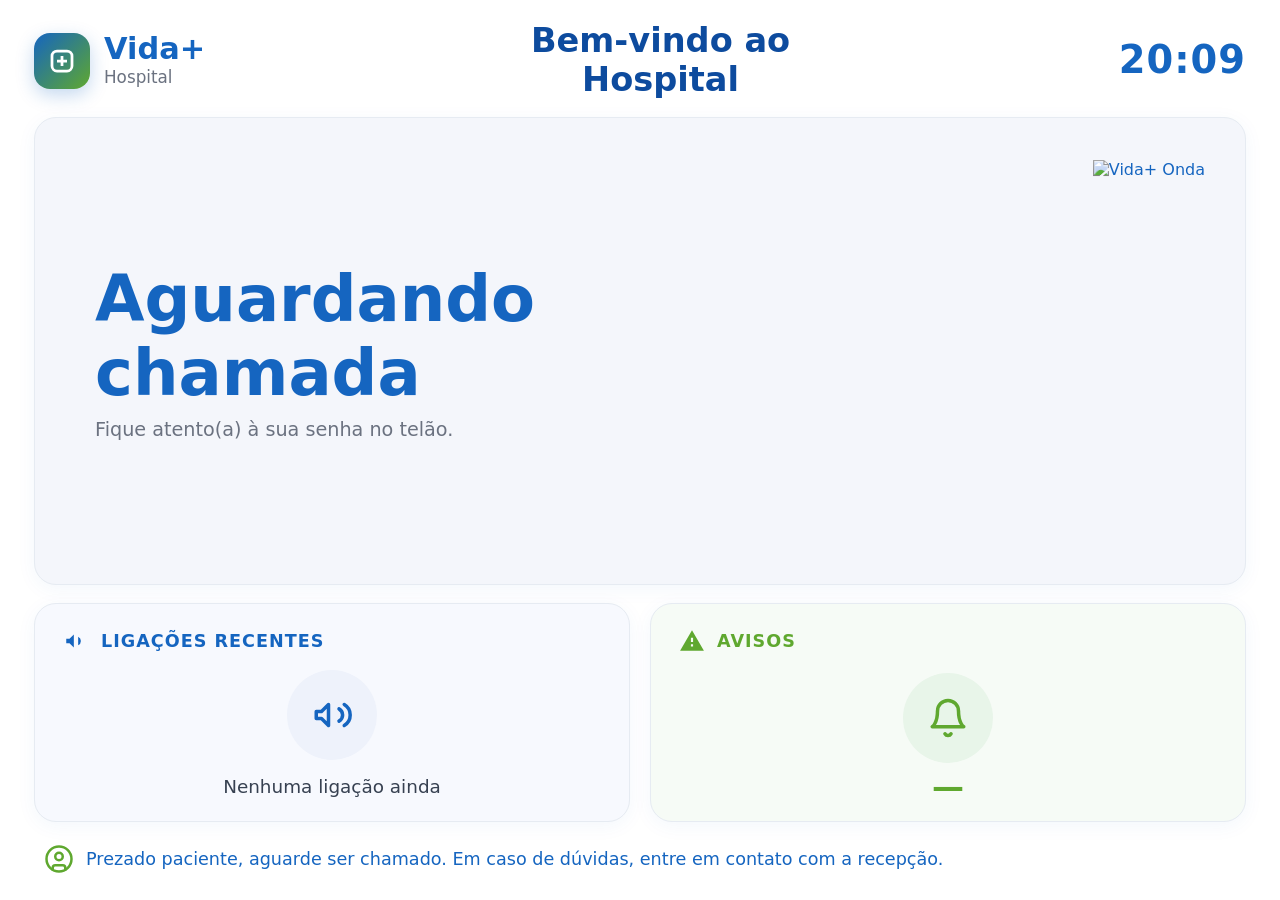
==== commit 98bb930c: "arrumando o design" ====
--- a/index.html
+++ b/index.html
@@ -5,854 +5,258 @@
   <meta name="viewport" content="width=device-width, initial-scale=1">
   <meta name="theme-color" content="#FFFFFF">
   <title>Telão — Vida+ • Hospital Vida+</title>
-  
-  <style>
-/* ============================================================
-   VIDA+ TELÃO — Design system (modo TV, tela grande)
-   TEMA CLARO INSTITUCIONAL — branco, azul e verde claro sutil
-   ============================================================ */
-
-:root {
-  /* Paleta principal */
-  --azul:         #1565D8;
-  --azul-escuro:  #0B4AA2;
-  --azul-claro:   #4DA3FF;
-  --verde:        #4CAF2E;
-  --verde-vivo:   #6DC72B;
-  --verde-escuro: #3B8C22;
-
-  /* Verdes claros (toques sutis conforme solicitado) */
-  --verde-leve:   #EEF8E9;
-  --verde-leve-2: #F6FCF3;
-  --verde-borda:  #DCEFD2;
-
-  /* Fundos */
-  --fundo-1:  #FFFFFF;
-  --fundo-2:  #F4F8FD;
-  --painel:   #FAFCFF;
-  --painel-2: #F0F5FB;
-
-  /* Textos */
-  --texto:        #123A6B;
-  --texto-suave:  #6B7C93;
-  --texto-escuro: #16232E;
-
-  /* Apoio */
-  --amarelo:  #F2A93B;
-  --vermelho: #E05353;
-
-  --borda:       #E3EDF8;
-  --borda-forte: #D2E2F2;
-
-  --sombra:       0 6px 26px rgba(21, 101, 216, 0.08);
-  --sombra-suave: 0 2px 12px rgba(21, 101, 216, 0.06);
-  --raio: 22px;
-
-  /* Imagem decorativa */
-  --img-onda: url('logo-onda.png');
-
-  --fonte: 'Segoe UI', system-ui, -apple-system, Roboto, 'Helvetica Neue', sans-serif;
-}
-
-* { margin: 0; padding: 0; box-sizing: border-box; }
-
-html, body { height: 100%; overflow: hidden; }
-
-body {
-  font-family: var(--fonte);
-  background:
-    radial-gradient(820px 460px at 100% 100%, var(--verde-leve) 0%, transparent 62%),
-    radial-gradient(620px 380px at 96% 6%,    var(--verde-leve-2) 0%, transparent 58%),
-    radial-gradient(900px 500px at 0% 0%,     #EAF2FD 0%, transparent 60%),
-    var(--fundo-1);
-  color: var(--texto);
-  min-height: 100vh;
-  display: flex;
-}
-
-/* ============ Layout principal ============ */
-.tv-app {
-  flex: 1;
-  display: flex;
-  flex-direction: column;
-  padding: 18px 26px 12px;
-  gap: 15px;
-  max-height: 100vh;
-}
-
-/* ============ Topo ============ */
-.tv-topo {
-  display: grid;
-  grid-template-columns: 1fr auto 1fr;
-  align-items: center;
-  gap: 20px;
-  padding: 2px 6px 0;
-}
-
-.tv-marca { display: flex; align-items: center; gap: 12px; }
-
-.tv-marca .logo-tv {
-  width: 58px; height: 58px; border-radius: 16px;
-  background: linear-gradient(135deg, var(--azul) 0%, var(--azul-claro) 45%, var(--verde-vivo) 100%);
-  display: grid; place-items: center;
-  box-shadow: 0 6px 18px rgba(21, 101, 216, 0.22);
-}
-.tv-marca .logo-tv svg { width: 30px; height: 30px; fill: none; stroke: white; stroke-width: 2.2; }
-
-.tv-marca .nome-sistema {
-  font-size: 1.9rem; font-weight: 800; letter-spacing: -0.5px;
-  color: var(--azul); line-height: 1;
-}
-.tv-marca .nome-unidade {
-  font-size: 0.96rem; color: var(--texto-suave); font-weight: 500; margin-top: 2px;
-}
-
-/* Título central (pode ser oculto se quiser apenas marca + relógio) */
-.tv-titulo-central {
-  text-align: center;
-  font-size: clamp(1.4rem, 2.3vw, 2.2rem);
-  font-weight: 800;
-  color: var(--azul);
-  line-height: 1.15;
-  letter-spacing: -0.5px;
-}
-
-/* ---- Relógio (canto superior direito — Horário de Brasília) ---- */
-.tv-relogio {
-  text-align: right;
-  background: linear-gradient(135deg, #FFFFFF 0%, var(--verde-leve-2) 100%);
-  border: 1px solid var(--verde-borda);
-  border-radius: 16px;
-  padding: 10px 18px;
-  box-shadow: var(--sombra-suave);
-  min-width: 220px;
-}
-.tv-relogio .hora {
-  font-size: 2.4rem; font-weight: 800; line-height: 1;
-  color: var(--azul); font-variant-numeric: tabular-nums;
-  letter-spacing: 1px;
-}
-.tv-relogio .data {
-  font-size: 0.85rem; color: var(--texto-suave); margin-top: 4px;
-  font-weight: 600; text-transform: capitalize;
-}
-.tv-fuso-brasilia {
-  display: flex; align-items: center; justify-content: flex-end; gap: 6px;
-  font-size: 0.68rem; color: var(--verde-escuro);
-  font-weight: 700; letter-spacing: 1px; text-transform: uppercase;
-  margin-top: 3px;
-}
-.tv-fuso-brasilia .bolinha {
-  width: 7px; height: 7px; border-radius: 50%;
-  background: var(--verde-vivo);
-  box-shadow: 0 0 0 3px rgba(109,199,43,0.18);
-  animation: pisca-verde 2s infinite;
-}
-
-@keyframes pisca-verde { 
-  0%,100% { opacity: 1; } 
-  50% { opacity: 0.45; } 
-}
-
-/* Decoração de pontos (canto direito acima/ao lado do relógio) */
-.tv-pontos { 
-  display: none; /* Escondido por padrão, pode ser ativado se quiser */
-  align-items: center; justify-content: flex-end; gap: 6px; 
-  position: absolute; right: 24px; top: 70px;
-}
-.tv-pontos i {
-  width: 7px; height: 7px; border-radius: 50%;
-  background: var(--azul); opacity: 0.32; display: block;
-}
-.tv-pontos i:nth-child(3), 
-.tv-pontos i:nth-child(5) { 
-  width: 11px; height: 11px; opacity: 1; 
-  background: var(--verde-vivo); 
-}
-
-/* ============ Destaque: última chamada ============ */
-.tv-destaque {
-  flex: 1;
-  display: flex; flex-direction: column;
-  align-items: center; justify-content: center;
-  text-align: center;
-  background: linear-gradient(120deg, #FFFFFF 0%, #F7FAFF 52%, var(--verde-leve-2) 100%);
-  border: 1px solid var(--borda);
-  border-right: 1px solid var(--verde-borda);
-  border-radius: var(--raio);
-  box-shadow: var(--sombra);
-  padding: 24px 54px;
-  min-height: 0;
-  position: relative;
-  overflow: hidden;
-}
-
-/* Brilhos sutis (azul esquerda, verde direita) */
-.tv-destaque::before {
-  content: '';
-  position: absolute; inset: 0;
-  background:
-    radial-gradient(560px 240px at 14% 50%, rgba(21,101,216,0.04), transparent 70%),
-    radial-gradient(420px 220px at 88% 88%, rgba(109,199,43,0.06), transparent 72%);
-  pointer-events: none;
-  z-index: 0;
-}
-
-/* Logo "onda" grande à direita — PUXA logo-onda.png */
-.tv-destaque::after {
-  content: '';
-  position: absolute;
-  right: -30px;
-  bottom: -40px;
-  width: 44%;
-  height: 170%;
-  background: var(--img-onda) right center / contain no-repeat;
-  opacity: 0.92;
-  pointer-events: none;
-  z-index: 0;
-}
-
-/* Garante que conteúdo fica acima da imagem */
-.tv-destaque > * { 
-  position: relative; 
-  z-index: 1; 
-}
-
-.tv-destaque .rotulo-chamada {
-  font-size: 0.95rem; text-transform: uppercase; letter-spacing: 6px;
-  color: var(--verde); font-weight: 800;
-  animation: pisca-chamada 2.4s infinite;
-}
-@keyframes pisca-chamada { 
-  0%,100% { opacity: 1; transform: scale(1); } 
-  50% { opacity: 0.55; transform: scale(0.98); } 
-}
-
-.tv-destaque .senha-chamada {
-  font-size: clamp(3.5rem, 8vw, 7rem);
-  font-weight: 900; letter-spacing: 4px;
-  color: var(--azul);
-  line-height: 1.05;
-  margin: 8px 0;
-  text-shadow: 0 2px 10px rgba(21,101,216,0.08);
-}
-
-.tv-destaque .nome-chamada {
-  font-size: clamp(2rem, 4.5vw, 3.8rem);
-  font-weight: 800;
-  color: var(--azul);
-  letter-spacing: -0.5px;
-  margin-bottom: 12px;
-  transition: all 0.4s ease;
-}
-
-/* Modo Consulta: nome gigante */
-.tv-destaque.modo-consulta .nome-chamada {
-  font-size: clamp(2.8rem, 6vw, 5rem);
-  color: var(--texto-escuro);
-}
-.tv-destaque.modo-consulta .senha-chamada {
-  font-size: clamp(1.4rem, 2.5vw, 2rem);
-  color: var(--texto-suave);
-  letter-spacing: 2px;
-  font-weight: 700;
-  margin: 4px 0 0;
-}
-
-/* Modo Triagem: senha gigante, nome menor */
-.tv-destaque.modo-triagem .nome-chamada {
-  font-size: clamp(1.4rem, 2.5vw, 2rem);
-  color: var(--texto-suave);
-  font-weight: 600;
-  margin: 4px 0 8px;
-}
-
-.tv-destaque .guiche-chamada,
-.tv-destaque .destino-box {
-  display: inline-flex; flex-direction: column; align-items: center; gap: 4px;
-  margin-top: 10px;
-}
-
-.tv-destaque .guiche-chamada {
-  font-size: 1.1rem; font-weight: 800;
-  color: #fff;
-  background: linear-gradient(135deg, var(--azul), var(--azul-claro));
-  padding: 10px 28px; border-radius: 40px;
-  box-shadow: 0 4px 14px rgba(21,101,216,0.25);
-}
-
-.tv-destaque .destino-box {
-  background: #EAF2FD;
-  border: 1px solid #CFE2FA;
-  border-radius: 18px;
-  padding: 14px 36px;
-}
-
-/* Destino tipo Triagem (tom verde) */
-.tv-destaque.modo-triagem .destino-box {
-  background: var(--verde-leve);
-  border-color: var(--verde-borda);
-}
-
-.tv-destaque .destino-rotulo {
-  font-size: 0.78rem; text-transform: uppercase; letter-spacing: 3px; 
-  color: var(--azul); font-weight: 800;
-}
-.tv-destaque.modo-triagem .destino-rotulo {
-  color: var(--verde-escuro);
-}
-
-.tv-destaque .destino-valor {
-  font-size: clamp(1.8rem, 3.5vw, 2.8rem); 
-  font-weight: 900; color: var(--texto);
-}
-
-.tv-destaque .destino-medico {
-  font-size: clamp(1rem, 1.8vw, 1.35rem); 
-  font-weight: 700; color: var(--texto-suave);
-  margin-top: 2px;
-}
-
-.tv-destaque .pista-chamada {
-  font-size: 0.95rem; color: var(--texto-suave); margin-top: 12px;
-}
-
-/* Estado "aguardando" */
-.tv-destaque .aguardando {
-  display: flex; flex-direction: column; align-items: center; gap: 10px;
-}
-.tv-destaque .aguardando .icone-espera {
-  font-size: 4rem; animation: flutua 3s ease-in-out infinite;
-}
-@keyframes flutua { 
-  0%,100% { transform: translateY(0); } 
-  50% { transform: translateY(-12px); } 
-}
-.tv-destaque .aguardando h2 {
-  font-size: clamp(1.6rem, 3vw, 2.4rem); font-weight: 800; color: var(--azul);
-}
-.tv-destaque .aguardando p { 
-  color: var(--texto-suave); font-size: 1.05rem; max-width: 500px; 
-}
-
-/* Animação de entrada da chamada */
-.tv-destaque.animando .anim-item {
-  animation: entra 0.7s cubic-bezier(0.2, 0.9, 0.3, 1.2) backwards;
-}
-.tv-destaque.animando .rotulo-chamada { animation-delay: 0.05s; }
-.tv-destaque.animando .senha-chamada  { animation-delay: 0.15s; }
-.tv-destaque.animando .nome-chamada   { animation-delay: 0.30s; }
-.tv-destaque.animando .destino-box,
-.tv-destaque.animando .guiche-chamada { animation-delay: 0.45s; }
-.tv-destaque.animando .pista-chamada  { animation-delay: 0.55s; }
-@keyframes entra {
-  from { opacity: 0; transform: translateY(30px) scale(0.97); }
-  to   { opacity: 1; transform: none; }
-}
-
-/* ============ Painéis inferiores ============ */
-.tv-paineis {
-  display: grid;
-  grid-template-columns: 1fr 1fr;
-  gap: 18px;
-  min-height: 0;
-  max-height: 38vh;
-}
-
-.tv-painel {
-  background: var(--painel);
-  border: 1px solid var(--borda);
-  border-radius: var(--raio);
-  box-shadow: var(--sombra-suave);
-  padding: 15px 20px;
-  display: flex; flex-direction: column;
-  min-height: 0;
-  overflow: hidden;
-}
-
-/* Painel de avisos com toque verde claro */
-.tv-painel:last-child {
-  background: linear-gradient(135deg, #FCFEFB 0%, var(--verde-leve) 100%);
-  border-color: var(--verde-borda);
-}
-
-.tv-painel .painel-titulo {
-  display: flex; align-items: center; gap: 10px;
-  font-size: 0.98rem; font-weight: 800;
-  text-transform: uppercase; letter-spacing: 1.5px;
-  color: var(--azul);
-  margin-bottom: 12px;
-  flex-shrink: 0;
-}
-.tv-painel:last-child .painel-titulo { 
-  color: var(--verde-escuro); 
-}
-
-.tv-painel .painel-titulo .contador {
-  background: rgba(21,101,216,0.10); color: var(--azul);
-  border-radius: 30px; padding: 2px 12px; font-size: 0.76rem; font-weight: 800;
-}
-.tv-painel:last-child .painel-titulo .contador {
-  background: rgba(76,175,46,0.14); color: var(--verde-escuro);
-}
-
-.lista-tv { 
-  flex: 1; 
-  overflow-y: auto; 
-  display: flex; 
-  flex-direction: column; 
-  gap: 8px; 
-}
-
-/* Scrollbar personalizada (se necessário) */
-.lista-tv::-webkit-scrollbar { width: 6px; }
-.lista-tv::-webkit-scrollbar-track { background: transparent; }
-.lista-tv::-webkit-scrollbar-thumb { background: var(--borda-forte); border-radius: 3px; }
-
-/* Chamada recente */
-.item-recente {
-  display: flex; align-items: center; gap: 14px;
-  padding: 11px 4px;
-  border-bottom: 1px solid var(--borda);
-  animation: slideIn 0.3s ease;
-}
-@keyframes slideIn {
-  from { opacity: 0; transform: translateX(-15px); }
-  to { opacity: 1; transform: none; }
-}
-.item-recente:last-child { border-bottom: none; }
-.item-recente .senha {
-  font-weight: 900; font-size: 1.15rem; min-width: 75px; 
-  color: var(--azul); letter-spacing: 0.5px;
-}
-.item-recente .nome { /* Oculto por privacidade, mas estilizado se usado */}
-.item-recente .hora {
-  color: var(--texto-suave); font-size: 0.85rem; 
-  font-variant-numeric: tabular-nums; margin-left: auto;
-}
-.item-recente .guiche {
-  font-size: 0.74rem; font-weight: 800; color: #fff;
-  background: var(--azul); border-radius: 20px; padding: 4px 14px;
-  white-space: nowrap;
-}
-.item-recente .guiche.guiche-consulta { 
-  background: var(--azul);  
-  color: #fff; 
-}
-.item-recente .guiche:not(.guiche-consulta) { 
-  background: var(--verde); 
-  color: #fff; 
-}
-
-/* Ordem dos elementos na linha recente */
-.tv-paineis .item-recente .guiche { order: 2; }
-.tv-paineis .item-recente .hora   { order: 3; }
-
-/* Estado vazio */
-.vazio-tv {
-  flex: 1; display: flex; flex-direction: column;
-  align-items: center; justify-content: center; gap: 13px;
-  color: var(--texto-suave); text-align: center;
-  padding: 16px;
-}
-.vazio-tv .icone {
-  width: 84px; height: 84px; border-radius: 50%;
-  display: grid; place-items: center;
-  font-size: 2rem;
-  background: #EDF4FD; color: var(--azul);
-  box-shadow: inset 0 0 0 1px var(--borda);
-}
-.tv-painel:last-child .vazio-tv .icone {
-  background: #EAF7E3; color: var(--verde);
-  box-shadow: inset 0 0 0 1px var(--verde-borda);
-}
-.vazio-tv h3 { 
-  color: var(--texto-escuro); 
-  font-size: 1.02rem; 
-  font-weight: 600; 
-  margin: 0;
-}
-.vazio-tv p  { font-size: 0.9rem; margin: 0; }
-
-/* ============ Aviso Grande (Painel de avisos) ============ */
-.aviso-grande {
-  flex: 1;
-  display: flex; align-items: center; justify-content: center;
-  text-align: center;
-  font-size: clamp(1.02rem, 1.8vw, 1.4rem);
-  line-height: 1.55;
-  color: var(--texto-escuro);
-  padding: 8px 20px;
-}
-.aviso-grande.fade { 
-  animation: fadeAvs 0.7s ease; 
-}
-@keyframes fadeAvs {
-  from { opacity: 0; transform: translateY(10px); }
-  to   { opacity: 1; transform: none; }
-}
-
-/* ============ Rodapé ============ */
-.tv-rodape {
-  display: flex; align-items: center; justify-content: center; gap: 12px;
-  color: var(--azul); font-size: 1rem; font-weight: 500;
-  padding: 6px 0 2px;
-  flex-shrink: 0;
-}
-.tv-rodape .ponto {
-  width: 8px; height: 8px; border-radius: 50%;
-  background: var(--verde-vivo); 
-  animation: pisca-verde 2s infinite; 
-  flex-shrink: 0;
-}
-
-/* ============ Responsivo ============ */
-@media (max-width: 1200px) {
-  .tv-topo { 
-    grid-template-columns: 1fr auto; 
-    gap: 16px;
-  }
-  .tv-titulo-central { 
-    display: none; 
-  }
-  .tv-relogio { 
-    text-align: right; 
-  }
-  .tv-destaque { 
-    padding: 20px; 
-  }
-  .tv-destaque::after { 
-    opacity: 0.12; 
-  }
-  .tv-paineis { 
-    grid-template-columns: 1fr; 
-    max-height: none; 
-  }
-}
-
-@media (max-width: 768px) {
-  .tv-marca .nome-sistema { font-size: 1.5rem; }
-  .tv-relogio .hora { font-size: 1.8rem; }
-  .tv-app { padding: 12px 16px; }
-}
-  </style>
+  <link rel="stylesheet" href="css/tv.css">
 </head>
-
 <body>
 
-<div class="tv-app">
-
-  <!-- ===== Topo: Marca (esq) | Título (centro) | Relógio (dir) ===== -->
-  <header class="tv-topo">
-    
-    <!-- Marca / Logo -->
-    <div class="tv-marca">
-      <div class="logo-tv">
-        <svg viewBox="0 0 24 24"><rect x="4" y="4" width="16" height="16" rx="4"/><path d="M12 8v8M8 12h8"/></svg>
-      </div>
-      <div>
-        <div class="nome-sistema">Vida+</div>
-        <div class="nome-unidade" id="nome-unidade">Hospital Vida+</div>
+  <div class="tv-app">
+
+    <!-- ===== Topo ===== -->
+    <header class="tv-topo">
+      <div class="tv-marca">
+        <div class="logo-tv">
+          <svg viewBox="0 0 24 24" fill="none" stroke="white" stroke-width="2.2"><rect x="4" y="4" width="16" height="16" rx="4"/><path d="M12 8v8M8 12h8"/></svg>
+        </div>
+        <div>
+          <div class="nome-sistema">Vida+</div>
+          <div class="nome-unidade" id="nome-unidade">Hospital</div>
+        </div>
+      </div>
+
+      <div class="tv-titulo-centro">
+        Bem-vindo ao<br>Hospital
+      </div>
+
+      <!-- Relógio: SOMENTE a hora -->
+      <div class="tv-relogio">
+        <div class="hora" id="relogio-hora">--:--</div>
+        <div class="data" id="relogio-data" style="display:none;"></div>
+      </div>
+    </header>
+
+    <!-- ===== Destaque: última chamada ===== -->
+    <section class="tv-destaque" id="destaque">
+      <!-- IMAGEM SOLICITADA -->
+      <img src="logo-onda.png" class="imagem-onda" alt="Vida+ Onda">
+
+      <div class="aguardando" id="aguardando">
+        <h2>Aguardando chamada</h2>
+        <p>Fique atento(a) à sua senha no telão.</p>
+      </div>
+
+      <div class="chamada" id="chamada" style="display:none;">
+        <div class="rotulo-chamada anim-item">🔔 Chamando</div>
+        <div class="senha-chamada anim-item" id="chamada-senha">A000</div>
+        <div class="nome-chamada anim-item" id="chamada-nome">—</div>
+        <div class="destino-box anim-item" id="chamada-destino">
+          <span class="destino-rotulo" id="chamada-destino-rotulo">Destino</span>
+          <span class="destino-valor" id="chamada-destino-valor">—</span>
+          <span class="destino-medico" id="chamada-destino-medico"></span>
+        </div>
+        <div class="pista-chamada anim-item" id="chamada-pista">Por favor, dirija-se ao local indicado</div>
+      </div>
+    </section>
+
+    <!-- ===== Painéis: chamadas recentes + avisos ===== -->
+    <div class="tv-paineis">
+      <div class="tv-painel painel-ligacoes">
+        <div class="painel-titulo">
+          <svg class="icone-titulo" viewBox="0 0 24 24" fill="currentColor"><path d="M3 10v4h3l4 4V6L6 10H3zm13.5 2a4.5 4.5 0 00-2.5-4.03v8.06A4.5 4.5 0 0016.5 12z"/></svg>
+          <span>Ligações recentes</span>
+        </div>
+        <div class="lista-tv" id="lista-recentes">
+          <div class="vazio-tv">
+            <div class="icone-bola azul">
+              <svg viewBox="0 0 24 24" fill="none" stroke="currentColor" stroke-width="2" stroke-linecap="round" stroke-linejoin="round"><path d="M3 10v4h3l4 4V6L6 10H3z"/><path d="M16 8.5a4 4 0 010 7"/><path d="M19 6a7 7 0 010 12"/></svg>
+            </div>
+            <h3>Nenhuma ligação ainda</h3>
+          </div>
+        </div>
+      </div>
+
+      <div class="tv-painel painel-avisos">
+        <div class="painel-titulo">
+          <svg class="icone-titulo" viewBox="0 0 24 24" fill="currentColor"><path d="M12 2L1 21h22L12 2zm1 15h-2v-2h2v2zm0-4h-2V9h2v4z"/></svg>
+          <span>Avisos</span>
+        </div>
+        <div class="lista-tv">
+          <div class="aviso-grande" id="aviso-atual">
+            <div class="icone-bola verde">
+              <svg viewBox="0 0 24 24" fill="none" stroke="currentColor" stroke-width="2" stroke-linecap="round" stroke-linejoin="round"><path d="M18 8a6 6 0 00-12 0c0 7-3 9-3 9h18s-3-2-3-9"/><path d="M13.73 21a2 2 0 01-3.46 0"/></svg>
+            </div>
+            <span class="traco">—</span>
+          </div>
+        </div>
       </div>
     </div>
 
-    <!-- Título Central -->
-    <div class="tv-titulo-central">Bem-vindo ao<br>Hospital</div>
-
-    <!-- Relógio: Canto Superior Direito (Horário de Brasília) -->
-    <div class="tv-canto-direito">
-      <div class="tv-relogio">
-        <div class="hora" id="relogio-hora">--:--:--</div>
-        <div class="data" id="relogio-data">—</div>
-        <div class="tv-fuso-brasilia">
-          <span class="bolinha"></span> Brasília
-        </div>
-      </div>
-    </div>
-
-  </header>
-
-  <!-- ===== Destaque: última chamada ===== -->
-  <section class="tv-destaque" id="destaque">
-    
-    <!-- Estado: Aguardando -->
-    <div class="aguardando" id="aguardando">
-      <div class="icone-espera">🩺</div>
-      <h2>Bem-vindo(a) ao Hospital Vida+</h2>
-      <p>Fique atento(a) à sua senha no telão e no seu celular.</p>
-    </div>
-
-    <!-- Estado: Em chamada -->
-    <div class="chamada" id="chamada" style="display:none;">
-      <div class="rotulo-chamada anim-item">🔔 Chamando</div>
-      
-      <!-- Senha (grande em triagem, pequena em consulta) -->
-      <div class="senha-chamada anim-item" id="chamada-senha">A000</div>
-      
-      <!-- Nome (grande em consulta, pequeno em triagem) -->
-      <div class="nome-chamada anim-item" id="chamada-nome">—</div>
-      
-      <!-- Caixa de destino (Consultório/Triagem) -->
-      <div class="destino-box anim-item" id="chamada-destino">
-        <span class="destino-rotulo" id="chamada-destino-rotulo">Destino</span>
-        <span class="destino-valor" id="chamada-destino-valor">—</span>
-        <span class="destino-medico" id="chamada-destino-medico"></span>
-      </div>
-      
-      <div class="pista-chamada anim-item" id="chamada-pista">
-        Por favor, dirija-se ao local indicado
-      </div>
-    </div>
-
-  </section>
-
-  <!-- ===== Painéis: chamadas recentes + avisos ===== -->
-  <div class="tv-paineis">
-    
-    <!-- Chamadas recentes (sem nome por privacidade) -->
-    <div class="tv-painel">
-      <div class="painel-titulo">
-        <span>📢 Chamadas recentes</span>
-      </div>
-      <div class="lista-tv" id="lista-recentes">
-        <div class="vazio-tv">
-          <div class="icone">📢</div>
-          <h3>Nenhuma chamada ainda</h3>
-        </div>
-      </div>
-    </div>
-
-    <!-- Avisos institucionais -->
-    <div class="tv-painel">
-      <div class="painel-titulo">
-        <span>💬 Avisos</span>
-      </div>
-      <div class="lista-tv">
-        <div class="aviso-grande" id="aviso-atual">—</div>
-      </div>
-    </div>
-
+    <!-- ===== Rodapé ===== -->
+    <footer class="tv-rodape">
+      <svg class="icone-rodape" viewBox="0 0 24 24" fill="none" stroke="currentColor" stroke-width="2" stroke-linecap="round" stroke-linejoin="round"><circle cx="12" cy="12" r="10"/><circle cx="12" cy="10" r="3"/><path d="M7 20.66V19a2 2 0 012-2h6a2 2 0 012 2v1.66"/></svg>
+      <span id="msg-rodape">Prezado paciente, aguarde ser chamado. Em caso de dúvidas, entre em contato com a recepção.</span>
+    </footer>
   </div>
 
-  <!-- ===== Rodapé ===== -->
-  <footer class="tv-rodape">
-    <span class="ponto"></span>
-    <span id="msg-rodape">Prezado(a) paciente: aguarde sua senha ser chamada. Em caso de dúvida, procure a recepção.</span>
-  </footer>
-
-</div>
-
-<!-- Scripts originais do sistema -->
-<script src="js/config.js"></script>
-<script src="js/db.js"></script>
-<!-- Seu arquivo relogio.js será usado, mas adicionamos garantia de fuso abaixo -->
-
-<script>
-  /* Som de chamada (WebAudio, sem arquivo externo) */
-  const NotificarTV = {
-    somChamada() {
-      try {
-        const ctx = new (window.AudioContext || window.webkitAudioContext)();
-        if (ctx.state === 'suspended') ctx.resume();
-        const notas = [[880, 0], [1174.66, 0.22], [880, 0.44], [1567.98, 0.66]];
-        notas.forEach(([freq, t]) => {
-          const o = ctx.createOscillator();
-          const g = ctx.createGain();
-          o.type = 'sine'; o.frequency.value = freq;
-          g.gain.setValueAtTime(0.0001, ctx.currentTime + t);
-          g.gain.exponentialRampToValueAtTime(0.4, ctx.currentTime + t + 0.03);
-          g.gain.exponentialRampToValueAtTime(0.0001, ctx.currentTime + t + 0.18);
-          o.connect(g).connect(ctx.destination);
-          o.start(ctx.currentTime + t);
-          o.stop(ctx.currentTime + t + 0.25);
-        });
-      } catch (e) {}
-    }
-  };
-
-  /* ===== Avisos institucionais (rotativos) ===== */
-  const AVISOS = [
-    'Prezado(a) paciente: quando sua senha for chamada, dirija-se ao guichê indicado.',
-    'Mantenha seu cadastro e telefone atualizados na recepção — assim avisamos você com mais facilidade.',
-    'Em caso de emergência, procure imediatamente a equipe de plantão.',
-    'Seus dados são protegidos pela Lei Geral de Proteção de Dados (LGPD).',
-    'Vacinação em dia: pergunte na recepção sobre as campanhas disponíveis.',
-    'Prevenção salva vidas: lave as mãos com frequência e mantenha a vacinação em dia.'
-  ];
-  let idxAviso = 0;
-
-  function renderizarAviso() {
-    const el = document.getElementById('aviso-atual');
-    el.textContent = AVISOS[idxAviso % AVISOS.length];
-    el.classList.remove('fade');
-    void el.offsetWidth; // reinicia animação
-    el.classList.add('fade');
-    idxAviso++;
-  }
-
-  // Configura unidade
-  document.getElementById('nome-unidade').textContent = TV_CONFIG.UNIDADE || 'Hospital Vida+';
-
-  /* ============================================================
-     RELÓGIO — GARANTE FUSO DE BRASÍLIA
-     
-     Se o arquivo relogio.js já define iniciarRelogio(), usamos ele.
-     Caso contrário, esta função fallback garante o horário correto.
-     ============================================================ */
-  function iniciarRelogio(elHora, elData) {
-    const FUSO_BRASILIA = 'America/Sao_Paulo';
-    
-    const fmtHora = new Intl.DateTimeFormat('pt-BR', {
-      timeZone: FUSO_BRASILIA, 
-      hour: '2-digit', 
-      minute: '2-digit',
-      second: '2-digit',
-      hour12: false
-    });
-
-    const fmtData = new Intl.DateTimeFormat('pt-BR', {
-      timeZone: FUSO_BRASILIA, 
-      weekday: 'long', 
-      day: '2-digit', 
-      month: 'long', 
-      year: 'numeric'
-    });
-
-    function tick() {
-      const agora = new Date();
-      if(elHora) elHora.textContent = fmtHora.format(agora);
-      if(elData) elData.textContent = fmtData.format(agora);
-    }
-
-    tick();
-    setInterval(tick, 1000);
-  }
-
-  // Inicializa o relógio (sobrescreve ou complementa o relogio.js externo)
-  iniciarRelogio(
-    document.getElementById('relogio-hora'),
-    document.getElementById('relogio-data')
-  );
-
-  // Inicializa avisos rotativos
-  renderizarAviso();
-  setInterval(renderizarAviso, 9000);
-
-  /* ---------- Renderização ---------- */
-  let ultimaChamadaId = null;
-
-  function formatarHora(iso) {
-    if (!iso) return '--:--';
-    const d = new Date(iso);
-    // Mostra sempre no fuso de Brasília para consistência
-    return d.toLocaleTimeString('pt-BR', { 
-      hour: '2-digit', 
-      minute: '2-digit',
-      timeZone: 'America/Sao_Paulo'
-    });
-  }
-
-  function renderizarDestaque(chamada) {
-    const aguardando = document.getElementById('aguardando');
-    const chamadaEl = document.getElementById('chamada');
-    const destaque = document.getElementById('destaque');
-    
-    if (!chamada) {
-      chamadaEl.style.display = 'none';
-      aguardando.style.display = 'flex';
-      destaque.classList.remove('modo-triagem', 'modo-consulta', 'animando');
-      return;
-    }
-    
-    aguardando.style.display = 'none';
-    chamadaEl.style.display = 'block';
-
-    const tipo = chamada.tipo_chamada || 'triagem';
-    const nome = chamada.nome_chamado || chamada.nome_paciente || 'Paciente';
-
-    // Limpa e aplica modo visual
-    destaque.classList.remove('modo-triagem', 'modo-consulta');
-    destaque.classList.add(tipo === 'consulta' ? 'modo-consulta' : 'modo-triagem');
-
-    document.getElementById('chamada-senha').textContent = chamada.senha;
-    document.getElementById('chamada-nome').textContent = nome;
-
-    const rotulo = document.getElementById('chamada-destino-rotulo');
-    const valor = document.getElementById('chamada-destino-valor');
-    const medicoEl = document.getElementById('chamada-destino-medico');
-    const pista = document.getElementById('chamada-pista');
-
-    if (tipo === 'consulta') {
-      rotulo.textContent = 'Consultório';
-      valor.textContent = chamada.consultorio || '—';
-      medicoEl.textContent = chamada.medico_nome || '';
-      pista.textContent = 'Por favor, dirija-se ao consultório indicado';
-    } else {
-      // Triagem: destaque no destino
-      rotulo.textContent = 'Destino';
-      valor.textContent = 'Triagem';
-      medicoEl.textContent = chamada.guiche ? 'Guichê ' + chamada.guiche : '';
-      pista.textContent = 'Por favor, dirija-se à triagem';
-    }
-  }
-
-  /* Chamadas recentes: SOMENTE senha + destino + hora (sem nome por privacidade) */
-  function renderizarRecentes(recentes) {
-    const el = document.getElementById('lista-recentes');
-    if (!recentes.length) {
-      el.innerHTML = '<div class="vazio-tv"><div class="icone">📢</div><h3>Nenhuma chamada ainda</h3></div>';
-      return;
-    }
-    
-    el.innerHTML = recentes.map(c => {
-      const tipo = c.tipo_chamada || 'triagem';
-      const destino = tipo === 'consulta'
-        ? '<span class="guiche guiche-consulta">Consultório ' + (c.consultorio || '—') + '</span>'
-        : '<span class="guiche">Triagem</span>';
-        
-      return `
+  <script src="js/config.js"></script>
+  <script src="js/db.js"></script>
+  <script src="js/relogio.js"></script>
+  <script>
+    /* Som de chamada (WebAudio, sem arquivo externo) */
+    const NotificarTV = {
+      somChamada() {
+        try {
+          const ctx = new (window.AudioContext || window.webkitAudioContext)();
+          if (ctx.state === 'suspended') ctx.resume();
+          const notas = [[880, 0], [1174.66, 0.22], [880, 0.44], [1567.98, 0.66]];
+          notas.forEach(([freq, t]) => {
+            const o = ctx.createOscillator();
+            const g = ctx.createGain();
+            o.type = 'sine'; o.frequency.value = freq;
+            g.gain.setValueAtTime(0.0001, ctx.currentTime + t);
+            g.gain.exponentialRampToValueAtTime(0.4, ctx.currentTime + t + 0.03);
+            g.gain.exponentialRampToValueAtTime(0.0001, ctx.currentTime + t + 0.18);
+            o.connect(g).connect(ctx.destination);
+            o.start(ctx.currentTime + t);
+            o.stop(ctx.currentTime + t + 0.25);
+          });
+        } catch (e) {}
+      }
+    };
+
+    /* ===== Avisos institucionais (rotativos) ===== */
+    const AVISOS = [
+      'Prezado(a) paciente: quando sua senha for chamada, dirija-se ao guichê indicado.',
+      'Mantenha seu cadastro e telefone atualizados na recepção.',
+      'Em caso de emergência, procure imediatamente a equipe de plantão.',
+      'Seus dados são protegidos pela Lei Geral de Proteção de Dados (LGPD).',
+      'Vacinação em dia: pergunte na recepção sobre as campanhas disponíveis.'
+    ];
+    let idxAviso = 0;
+    let temAviso = false; // enquanto não há aviso, mantém o "—"
+
+    function renderizarAviso() {
+      if (!temAviso) return; // mantém estado vazio (igual à imagem)
+      const el = document.getElementById('aviso-atual');
+      el.innerHTML = '<div class="aviso-texto">' + AVISOS[idxAviso % AVISOS.length] + '</div>';
+      el.classList.remove('fade');
+      void el.offsetWidth;
+      el.classList.add('fade');
+      idxAviso++;
+    }
+
+    if (typeof TV_CONFIG !== 'undefined' && TV_CONFIG.UNIDADE) {
+      document.getElementById('nome-unidade').textContent = TV_CONFIG.UNIDADE;
+    }
+
+    /* ===== Relógio no horário de Brasília — SOMENTE hora ===== */
+    (function iniciarRelogioBrasilia() {
+      const elHora = document.getElementById('relogio-hora');
+      function tick() {
+        elHora.textContent = new Intl.DateTimeFormat('pt-BR', {
+          timeZone: 'America/Sao_Paulo',
+          hour: '2-digit', minute: '2-digit', hour12: false
+        }).format(new Date());
+      }
+      tick();
+      setInterval(tick, 1000);
+    })();
+
+    /* ---------- Renderização ---------- */
+    let ultimaChamadaId = null;
+
+    function formatarHora(iso) {
+      if (!iso) return '--:--';
+      const d = new Date(iso);
+      return d.toLocaleTimeString('pt-BR', { timeZone: 'America/Sao_Paulo', hour: '2-digit', minute: '2-digit' });
+    }
+
+    function renderizarDestaque(chamada) {
+      const aguardando = document.getElementById('aguardando');
+      const chamadaEl = document.getElementById('chamada');
+      const destaque = document.getElementById('destaque');
+      if (!chamada) {
+        chamadaEl.style.display = 'none';
+        aguardando.style.display = 'flex';
+        destaque.classList.remove('modo-triagem', 'modo-consulta');
+        return;
+      }
+      aguardando.style.display = 'none';
+      chamadaEl.style.display = 'block';
+
+      const tipo = chamada.tipo_chamada || 'triagem';
+      const nome = chamada.nome_chamado || chamada.nome_paciente || 'Paciente';
+
+      destaque.classList.remove('modo-triagem', 'modo-consulta');
+      destaque.classList.add(tipo === 'consulta' ? 'modo-consulta' : 'modo-triagem');
+
+      document.getElementById('chamada-senha').textContent = chamada.senha;
+      document.getElementById('chamada-nome').textContent = nome;
+
+      const rotulo = document.getElementById('chamada-destino-rotulo');
+      const valor = document.getElementById('chamada-destino-valor');
+      const medicoEl = document.getElementById('chamada-destino-medico');
+      const pista = document.getElementById('chamada-pista');
+
+      if (tipo === 'consulta') {
+        rotulo.textContent = 'Consultório';
+        valor.textContent = chamada.consultorio || '—';
+        medicoEl.textContent = chamada.medico_nome || '';
+        pista.textContent = 'Por favor, dirija-se ao consultório indicado';
+      } else {
+        rotulo.textContent = 'Destino';
+        valor.textContent = 'Triagem';
+        medicoEl.textContent = chamada.guiche ? 'Guichê ' + chamada.guiche : '';
+        pista.textContent = 'Por favor, dirija-se à triagem';
+      }
+    }
+
+    function renderizarRecentes(recentes) {
+      const el = document.getElementById('lista-recentes');
+      if (!recentes.length) {
+        el.innerHTML = '<div class="vazio-tv"><div class="icone-bola azul"><svg viewBox="0 0 24 24" fill="none" stroke="currentColor" stroke-width="2" stroke-linecap="round" stroke-linejoin="round"><path d="M3 10v4h3l4 4V6L6 10H3z"/><path d="M16 8.5a4 4 0 010 7"/><path d="M19 6a7 7 0 010 12"/></svg></div><h3>Nenhuma ligação ainda</h3></div>';
+        return;
+      }
+      el.innerHTML = recentes.map(c => {
+        const tipo = c.tipo_chamada || 'triagem';
+        const destino = tipo === 'consulta'
+          ? '<span class="guiche guiche-consulta">Consultório ' + (c.consultorio || '—') + '</span>'
+          : '<span class="guiche">Triagem</span>';
+        return `
         <div class="item-recente">
           <span class="senha">${c.senha}</span>
           ${destino}
           <span class="hora">${formatarHora(c.chamado_em)}</span>
         </div>`;
-    }).join('');
-  }
-
-  /* ---------- Atualização periódica ---------- */
-  async function atualizar() {
-    try {
-      const recentes = await TV.getChamadasRecentes();
-      renderizarRecentes(recentes);
-
-      const ultima = recentes[0] || null;
-      const destaque = document.getElementById('destaque');
-
-      if (ultima && ultima.id !== ultimaChamadaId) {
-        // Nova chamada → anima o destaque
-        ultimaChamadaId = ultima.id;
-        renderizarDestaque(ultima);
-        
-        // Reinicia animação
-        destaque.classList.remove('animando');
-        void destaque.offsetWidth; // força reflow
-        destaque.classList.add('animando');
-        
-        NotificarTV.somChamada();
-      } else {
-        renderizarDestaque(ultima);
-      }
-    } catch (e) {
-      console.error(e);
-    }
-  }
-
-  // Primeira carga
-  atualizar();
-  // Atualiza a cada 5 segundos
-  setInterval(atualizar, 5000);
-
-</script>
+      }).join('');
+    }
+
+    async function atualizar() {
+      try {
+        const recentes = await TV.getChamadasRecentes();
+        renderizarRecentes(recentes);
+
+        const ultima = recentes[0] || null;
+        const destaque = document.getElementById('destaque');
+
+        if (ultima && ultima.id !== ultimaChamadaId) {
+          ultimaChamadaId = ultima.id;
+          renderizarDestaque(ultima);
+          destaque.classList.remove('animando');
+          void destaque.offsetWidth;
+          destaque.classList.add('animando');
+          NotificarTV.somChamada();
+        } else {
+          renderizarDestaque(ultima);
+        }
+      } catch (e) {
+        console.error(e);
+      }
+    }
+
+    atualizar();
+    setInterval(atualizar, 5000);
+    setInterval(renderizarAviso, 9000);
+  </script>
 
 </body>
 </html>
--- a/css/tv.css
+++ b/css/tv.css
@@ -0,0 +1,274 @@
+/* ============================================================
+   VIDA+ TELÃO — Design idêntico à imagem de referência
+   Arquivo: css/tv.css
+   ============================================================ */
+
+:root {
+  /* CORES EXATAS DA IMAGEM */
+  --azul: #1565C0;          /* Azul principal (nome, títulos) */
+  --azul-titulo: #0D4B9E;   /* Azul do título central */
+  --azul-claro: #EEF2FB;    /* Fundo do círculo azul (megafone) */
+  --azul-bg: #F7F9FE;       /* Fundo do painel esquerdo */
+
+  --verde: #5FA82F;         /* Verde (avisos, ícone rodapé) */
+  --verde-escuro: #4C8C25;
+  --verde-claro: #E8F5E9;   /* Fundo do círculo verde (sino) */
+  --verde-bg: #F6FBF6;      /* Fundo do painel direito */
+
+  --fundo: #FFFFFF;
+  --card: #F4F6FB;          /* Fundo do banner principal */
+  --borda: #E6EBF2;
+  --texto: #1565C0;
+  --texto-suave: #6B7280;
+  --texto-escuro: #374151;
+
+  --sombra: 0 4px 20px rgba(21, 101, 192, 0.05);
+  --raio: 22px;
+  --fonte: 'Segoe UI', system-ui, -apple-system, Roboto, 'Helvetica Neue', sans-serif;
+}
+
+* { margin: 0; padding: 0; box-sizing: border-box; }
+
+html, body { height: 100%; overflow: hidden; }
+
+body {
+  font-family: var(--fonte);
+  background: var(--fundo);
+  color: var(--texto);
+  min-height: 100vh;
+  display: flex;
+}
+
+/* ============ Layout principal ============ */
+.tv-app {
+  flex: 1;
+  display: flex;
+  flex-direction: column;
+  padding: 22px 34px;
+  gap: 18px;
+  max-height: 100vh;
+}
+
+/* ============ Topo ============ */
+.tv-topo {
+  display: flex;
+  align-items: center;
+  justify-content: space-between;
+  gap: 20px;
+}
+.tv-marca { display: flex; align-items: center; gap: 14px; }
+.tv-marca .logo-tv {
+  width: 56px; height: 56px; border-radius: 16px;
+  background: linear-gradient(135deg, var(--azul), var(--verde));
+  display: grid; place-items: center;
+  box-shadow: 0 6px 18px rgba(21, 101, 192, 0.25);
+}
+.tv-marca .logo-tv svg { width: 30px; height: 30px; }
+.tv-marca .nome-sistema { font-size: 1.9rem; font-weight: 900; color: var(--azul); line-height: 1; }
+.tv-marca .nome-unidade { font-size: 1.05rem; color: var(--texto-suave); font-weight: 500; margin-top: 2px; }
+
+/* Título central */
+.tv-titulo-centro {
+  text-align: center;
+  font-size: 2.1rem;
+  font-weight: 800;
+  color: var(--azul-titulo);
+  line-height: 1.15;
+}
+
+/* Relógio — SOMENTE hora */
+.tv-relogio { text-align: right; color: var(--azul); min-width: 130px; }
+.tv-relogio .hora {
+  font-size: 2.4rem; font-weight: 800; line-height: 1;
+  letter-spacing: 1px; font-variant-numeric: tabular-nums;
+}
+
+/* ============ Destaque: banner principal ============ */
+.tv-destaque {
+  flex: 1;
+  display: flex; flex-direction: column;
+  align-items: flex-start; justify-content: center;
+  text-align: left;
+  background: var(--card);
+  border: 1px solid var(--borda);
+  border-radius: var(--raio);
+  box-shadow: var(--sombra);
+  padding: 40px 60px;
+  min-height: 0;
+  position: relative;
+  overflow: hidden;
+}
+
+/* Imagem logo-onda.png à direita */
+.tv-destaque .imagem-onda {
+  position: absolute;
+  right: 40px;
+  top: 50%;
+  transform: translateY(-50%);
+  height: 82%;
+  width: auto;
+  max-width: 42%;
+  object-fit: contain;
+  z-index: 1;
+  pointer-events: none;
+}
+.tv-destaque .aguardando,
+.tv-destaque .chamada { position: relative; z-index: 2; max-width: 55%; }
+
+/* Estado aguardando (nome estilo "Maria Gabrielly") */
+.tv-destaque .aguardando { display: flex; flex-direction: column; align-items: flex-start; gap: 8px; }
+.tv-destaque .aguardando h2 {
+  font-size: clamp(2.5rem, 5vw, 4rem);
+  font-weight: 900; color: var(--azul);
+}
+.tv-destaque .aguardando p { color: var(--texto-suave); font-size: 1.2rem; }
+
+/* Chamada */
+.tv-destaque .rotulo-chamada {
+  font-size: 1rem; text-transform: uppercase; letter-spacing: 5px;
+  color: var(--verde); font-weight: 800;
+  animation: pisca 2.4s infinite;
+}
+@keyframes pisca { 0%,100% { opacity: 1; } 50% { opacity: 0.55; } }
+.tv-destaque .senha-chamada {
+  font-size: clamp(3rem, 6vw, 5rem);
+  font-weight: 900; letter-spacing: 3px;
+  color: var(--azul);
+  line-height: 1.05; margin: 6px 0;
+}
+.tv-destaque .nome-chamada {
+  font-size: clamp(2.5rem, 5vw, 4rem);
+  font-weight: 900; color: var(--azul);
+  margin-bottom: 10px;
+}
+.tv-destaque .pista-chamada { font-size: 1rem; color: var(--texto-suave); margin-top: 12px; }
+
+/* Caixa de destino */
+.tv-destaque .destino-box {
+  display: inline-flex; flex-direction: column; align-items: flex-start; gap: 4px;
+  background: var(--azul-claro);
+  border: 1px solid rgba(21,101,192,0.15);
+  border-radius: 18px;
+  padding: 12px 30px;
+  margin-top: 10px;
+}
+.tv-destaque .destino-box .destino-rotulo {
+  font-size: 0.8rem; text-transform: uppercase; letter-spacing: 3px; color: var(--azul); font-weight: 700;
+}
+.tv-destaque .destino-box .destino-valor {
+  font-size: clamp(1.8rem, 3.6vw, 2.6rem); font-weight: 900; color: var(--azul-titulo);
+}
+.tv-destaque .destino-box .destino-medico {
+  font-size: clamp(1rem, 1.8vw, 1.4rem); font-weight: 700; color: var(--texto-suave);
+}
+
+/* Modo consulta / triagem */
+.tv-destaque.modo-consulta .senha-chamada {
+  font-size: clamp(1.5rem, 3vw, 2rem); letter-spacing: 2px; color: var(--texto-suave); margin: 4px 0 0;
+}
+.tv-destaque.modo-consulta .nome-chamada { font-size: clamp(2.5rem, 5vw, 4rem); }
+.tv-destaque.modo-triagem .nome-chamada {
+  font-size: clamp(1.2rem, 2vw, 1.6rem); font-weight: 600; color: var(--texto-suave); margin: 2px 0 8px;
+}
+.tv-destaque.modo-triagem .destino-box {
+  background: var(--verde-claro); border-color: rgba(95,168,47,0.2);
+}
+.tv-destaque.modo-triagem .destino-box .destino-rotulo { color: var(--verde-escuro); }
+
+/* Animação de entrada */
+.tv-destaque.animando .anim-item { animation: entra 0.7s cubic-bezier(0.2, 0.9, 0.3, 1.2) backwards; }
+.tv-destaque.animando .rotulo-chamada { animation-delay: 0.05s; }
+.tv-destaque.animando .senha-chamada { animation-delay: 0.15s; }
+.tv-destaque.animando .nome-chamada { animation-delay: 0.3s; }
+.tv-destaque.animando .destino-box { animation-delay: 0.45s; }
+@keyframes entra {
+  from { opacity: 0; transform: translateY(40px) scale(0.96); }
+  to { opacity: 1; transform: none; }
+}
+
+/* ============ Painéis inferiores ============ */
+.tv-paineis {
+  display: grid;
+  grid-template-columns: 1fr 1fr;
+  gap: 20px;
+  min-height: 0;
+  max-height: 40vh;
+}
+.tv-painel {
+  border: 1px solid var(--borda);
+  border-radius: var(--raio);
+  padding: 24px 28px;
+  display: flex; flex-direction: column;
+  box-shadow: var(--sombra);
+  min-height: 0;
+}
+.painel-ligacoes { background: var(--azul-bg); }
+.painel-avisos { background: var(--verde-bg); }
+
+.tv-painel .painel-titulo {
+  display: flex; align-items: center; gap: 12px;
+  font-size: 1.1rem; font-weight: 800;
+  text-transform: uppercase; letter-spacing: 1px;
+  margin-bottom: 16px;
+}
+.painel-titulo .icone-titulo { width: 26px; height: 26px; flex-shrink: 0; }
+.painel-ligacoes .painel-titulo { color: var(--azul); }
+.painel-avisos .painel-titulo { color: var(--verde); }
+
+.lista-tv { flex: 1; overflow: hidden; display: flex; flex-direction: column; gap: 8px; }
+
+/* Estado vazio (círculos com ícone) */
+.vazio-tv, .aviso-grande {
+  flex: 1; display: flex; flex-direction: column;
+  align-items: center; justify-content: center; gap: 16px;
+  color: var(--texto-suave); text-align: center;
+}
+.icone-bola {
+  width: 90px; height: 90px; border-radius: 50%;
+  display: grid; place-items: center;
+}
+.icone-bola svg { width: 42px; height: 42px; }
+.icone-bola.azul { background: var(--azul-claro); color: var(--azul); }
+.icone-bola.verde { background: var(--verde-claro); color: var(--verde); }
+.vazio-tv h3 { color: var(--texto-escuro); font-size: 1.15rem; font-weight: 500; }
+
+.aviso-grande .traco { font-size: 2rem; color: var(--verde); font-weight: 700; line-height: 0.5; }
+.aviso-grande .aviso-texto {
+  font-size: clamp(1.15rem, 2vw, 1.5rem);
+  line-height: 1.5; color: var(--texto-escuro); font-weight: 500;
+}
+.aviso-grande.fade { animation: fade-aviso 0.7s ease; }
+@keyframes fade-aviso {
+  from { opacity: 0; transform: translateY(12px); }
+  to { opacity: 1; transform: none; }
+}
+
+/* Chamada recente (quando houver) */
+.item-recente {
+  display: flex; align-items: center; gap: 14px;
+  padding: 10px 4px;
+  border-bottom: 1px solid var(--borda);
+}
+.item-recente:last-child { border-bottom: none; }
+.item-recente .senha { font-weight: 800; font-size: 1.15rem; min-width: 80px; color: var(--azul); }
+.item-recente .hora { color: var(--texto-suave); font-size: 0.95rem; font-variant-numeric: tabular-nums; margin-left: auto; }
+.item-recente .guiche { font-size: 0.8rem; font-weight: 700; color: var(--verde-escuro); background: var(--verde-claro); border-radius: 20px; padding: 4px 12px; }
+.item-recente .guiche.guiche-consulta { background: var(--azul-claro); color: var(--azul); }
+
+/* ============ Rodapé ============ */
+.tv-rodape {
+  display: flex; align-items: center; justify-content: flex-start; gap: 12px;
+  color: var(--azul);
+  font-size: 1.1rem; font-weight: 500;
+  padding: 4px 10px;
+}
+.tv-rodape .icone-rodape { width: 30px; height: 30px; color: var(--verde); flex-shrink: 0; }
+
+/* ============ Responsividade ============ */
+@media (max-width: 900px) {
+  .tv-titulo-centro { font-size: 1.5rem; }
+  .tv-paineis { grid-template-columns: 1fr; max-height: none; }
+  .tv-destaque .imagem-onda { opacity: 0.3; }
+  .tv-destaque .aguardando,
+  .tv-destaque .chamada { max-width: 100%; }
+}
